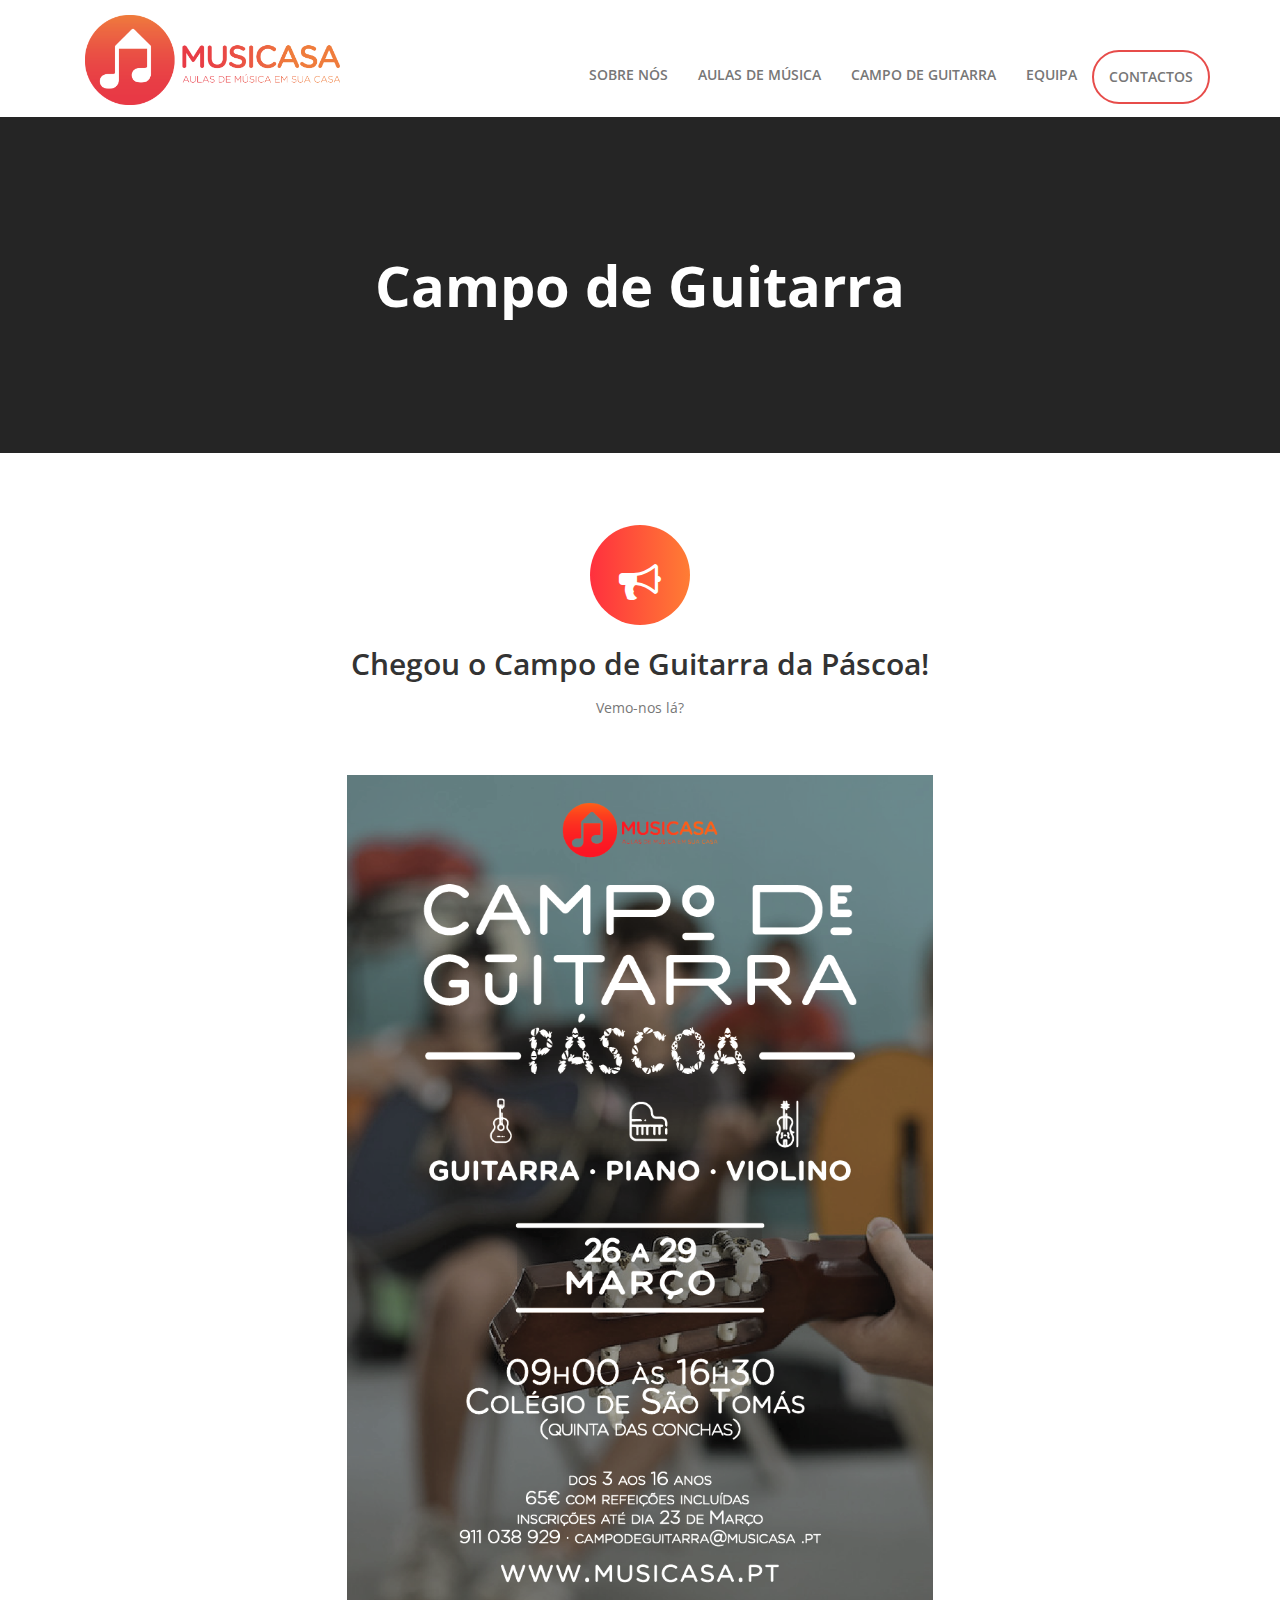
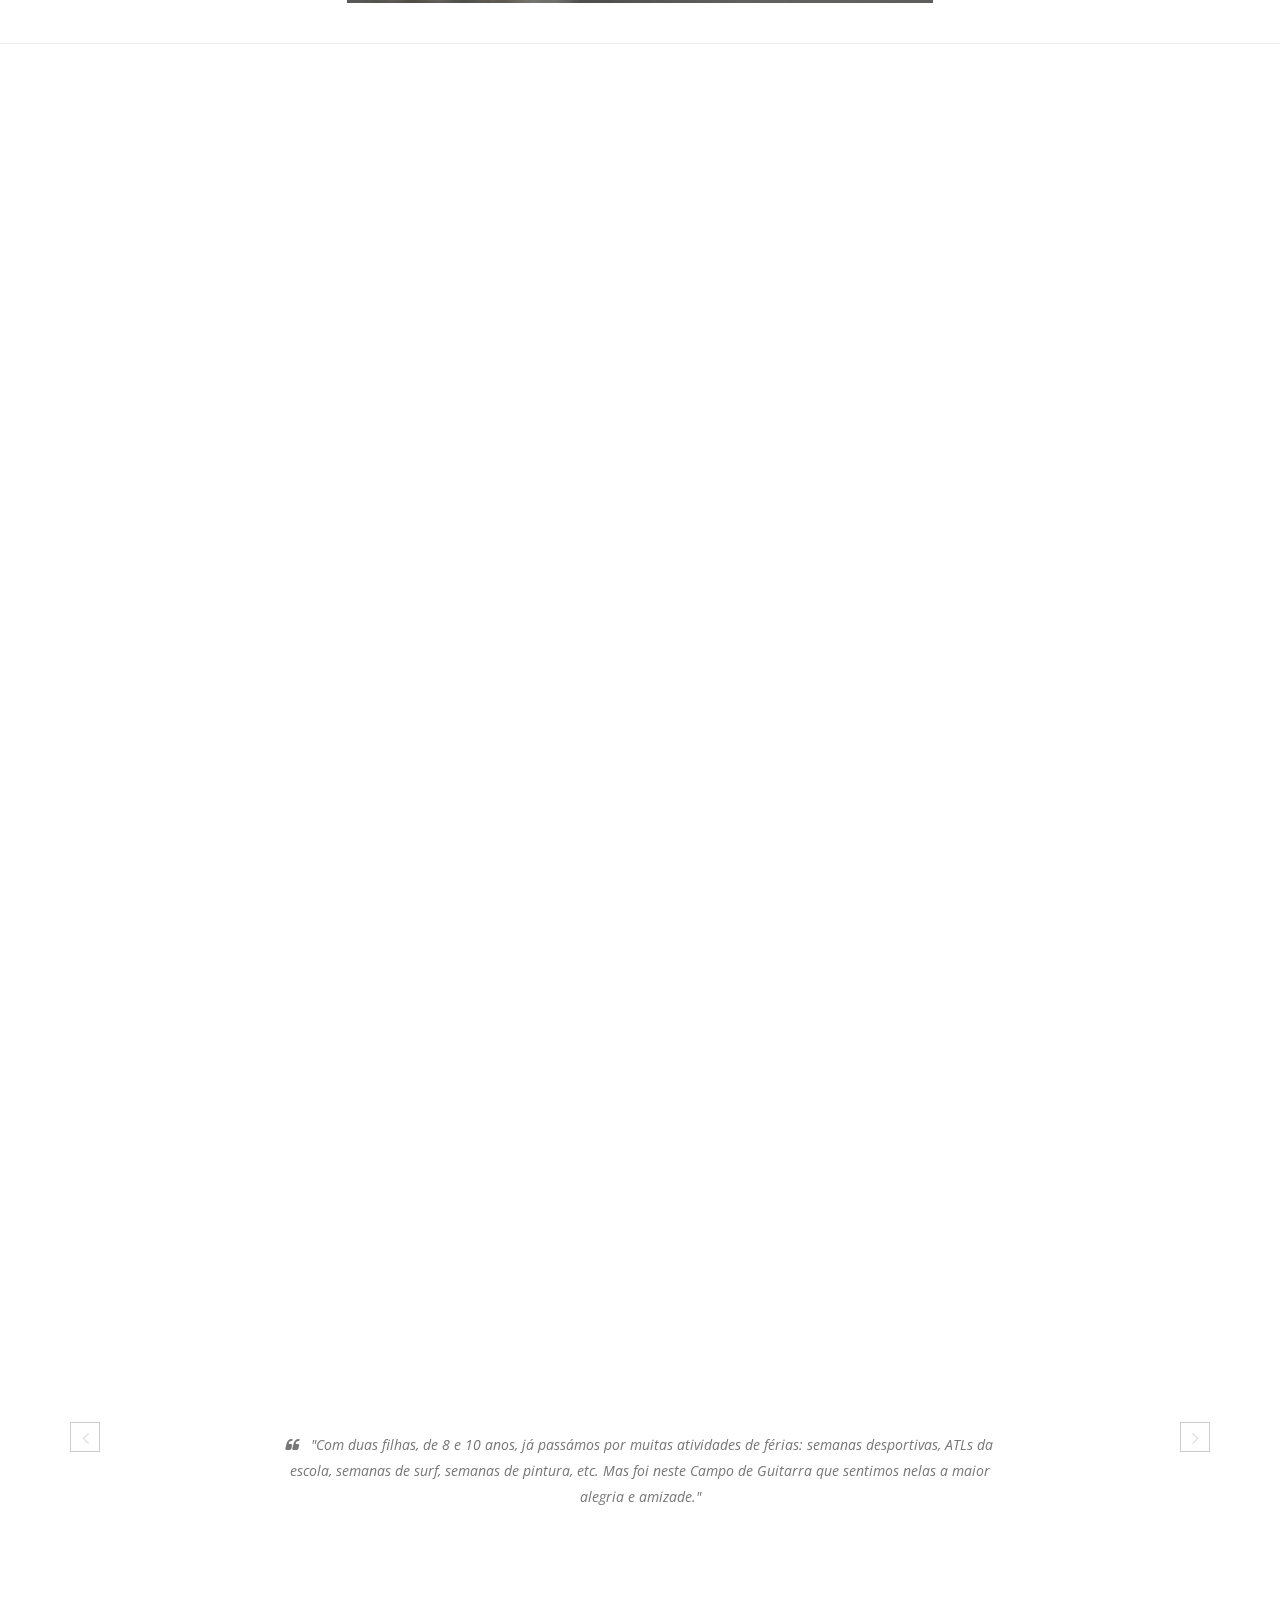
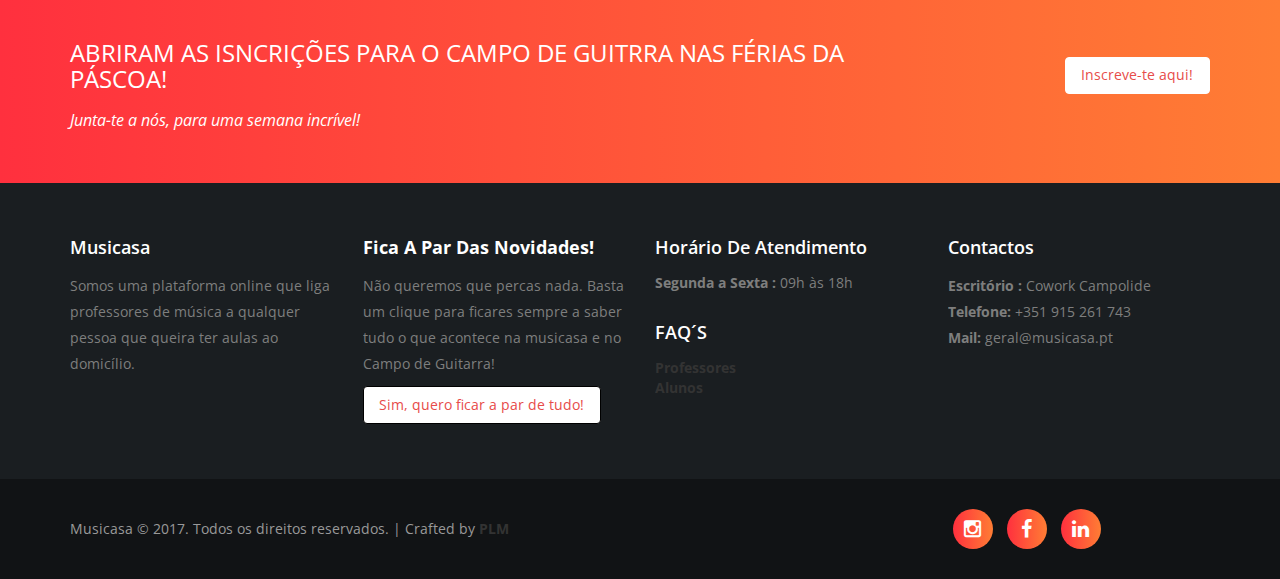
==== index.html @ ae142232 "A" ====
<!DOCTYPE html>
<html lang="en">
<head>
<meta charset="utf-8">
<meta http-equiv="X-UA-Compatible" content="IE=edge">
<meta name="viewport" content="width=device-width, initial-scale=1">


<meta name="author" content="PLM">


<meta name="Description" content="O Campo de Guitarra é a melhor opção para as férias de crianças e jovens que toquem, ou queiram aprender a tocar, um instrumento!">
<meta name="Keywords" content="Aulas de Música, Escola de Música, Aprender Música, Aprender Música em Casa, Escola de Música Lisboa, Aprender Bateria em Casa, Aprender a Tocar Bateria, Aulas de Bateria Lisboa, Aulas de Bateria em Casa, Aulas de Bateria para Iniciantes, Aulas Particulares de Bateria, Aprender a Tocar Guitarra em Casa, Aulas de Guitarra Clássica, Aulas de Guitarra Elétrica, Aulas de Guitarra em Casa, Aulas Particulares de Guitarra, Aulas de Piano em Casa, Aprender a Tocar Teclado, Aprender a Tocar Teclado em Casa, Aulas de Música em Casa, Aulas de Bateria, Aprender a Tocar Bateria em Casa, Aulas de Guitarra, Aprender Guitarra em Casa, Aprender a Tocar Guitarra, Aulas de Guitarra Lisboa, Aulas de Guitarra para Iniciantes, Aulas Particulares de Guitarra Elétrica, Aulas de Piano, Aprender Piano em Casa, Aprender a Tocar Piano, Aprender a Tocar Piano em Casa, Aulas de Piano Lisboa, Aulas de Piano para Iniciantes, Aulas Particulares de Piano, Aulas de Teclado,Aprender Teclado em Casa, Aulas de Teclado Lisboa, Aulas de Teclado em Casa, Aulas de Teclado para Iniciantes, Aulas Particulares de Teclado, Aulas de Canto,Aprender Canto em Casa, Aulas de Canto Lisboa, Aulas de Canto em Casa, Aulas de Canto para Iniciantes, Aulas Particulares de Canto, Aulas de Violino, Aprender Violino em Casa, Aulas de Violino Lisboa, Aulas de Violino em Casa, Aulas de Violino para Iniciantes, Aulas Particulares de Violino, Aulas de Baixo,Aprender Baixo em Casa, Aulas de Baixo Lisboa, Aulas de Baixo em Casa, Aulas de Baixo para Iniciantes, Aulas Particulares de Baixo">
<!-- Site Title   -->
<title>Campo de Guitarra</title>
<!-- Fav Icons   -->
<link rel="apple-touch-icon" sizes="180x180" href="/apple-touch-icon.png">
<link rel="icon" type="image/png" href="/favicon-32x32.png" sizes="32x32">
<link rel="icon" type="image/png" href="/favicon-16x16.png" sizes="16x16">
<link rel="manifest" href="/manifest.json">
<link rel="mask-icon" href="/safari-pinned-tab.svg" color="#5bbad5">
<!-- Bootstrap -->
<link href="css/bootstrap.min.css" rel="stylesheet">
<link href="css/bootstrap-dropdownhover.min.css" rel="stylesheet">
<!-- Fonts Awesome -->
<link href="css/font-awesome.min.css" rel="stylesheet">
<!-- Google Fonts -->
<link href='https://fonts.googleapis.com/css?family=Open+Sans:400,300,300italic,800italic,800,600italic,600,400italic,700,700italic' rel='stylesheet' type='text/css'>
<!-- animate Effect -->
<link href="css/animate.css" rel="stylesheet">
<!-- Main CSS -->
<link href="css/style.css" rel="stylesheet">
<!-- Responsive CSS -->
<link href="css/responsive.css" rel="stylesheet">
<!-- Skins Style-->
<link rel="stylesheet" type="text/css" href="css/skins/blue.css" title="blue" media="all" /> <!-- DEFAULT COLOR/ CURRENTLY USING -->
<!-- <link rel="stylesheet" type="text/css" href="css/skins/pink.css" title="pink" media="all" /> -->
<!-- <link rel="stylesheet" type="text/css" href="css/skins/purple.css" title="purple" media="all" /> -->
<!-- <link rel="stylesheet" type="text/css" href="css/skins/green.css" title="green" media="all" /> -->
<!-- <link rel="stylesheet" type="text/css" href="css/skins/red.css" title="red" media="all" /> -->
<!-- <link rel="stylesheet" type="text/css" href="css/skins/yellow.css" title="yellow" media="all" /> -->
<!-- <link rel="stylesheet" type="text/css" href="css/skins/orange.css" title="orange" media="all" /> -->
<!-- <link rel="stylesheet" type="text/css" href="css/skins/grey.css" title="grey" media="all" /> -->

<!--[if lt IE 9]>
<script src="https://oss.maxcdn.com/html5shiv/3.7.2/html5shiv.min.js"></script>
<script src="https://oss.maxcdn.com/respond/1.4.2/respond.min.js"></script>
<![endif]-->
    <!-- Start of Async Drift Code -->
<script>
!function() {
  var t;
  if (t = window.driftt = window.drift = window.driftt || [], !t.init) return t.invoked ? void (window.console && console.error && console.error("Drift snippet included twice.")) : (t.invoked = !0, 
  t.methods = [ "identify", "config", "track", "reset", "debug", "show", "ping", "page", "hide", "off", "on" ], 
  t.factory = function(e) {
    return function() {
      var n;
      return n = Array.prototype.slice.call(arguments), n.unshift(e), t.push(n), t;
    };
  }, t.methods.forEach(function(e) {
    t[e] = t.factory(e);
  }), t.load = function(t) {
    var e, n, o, i;
    e = 3e5, i = Math.ceil(new Date() / e) * e, o = document.createElement("script"), 
    o.type = "text/javascript", o.async = !0, o.crossorigin = "anonymous", o.src = "https://js.driftt.com/include/" + i + "/" + t + ".js", 
    n = document.getElementsByTagName("script")[0], n.parentNode.insertBefore(o, n);
  });
}();
drift.SNIPPET_VERSION = '0.3.1';
drift.load('fkuixnm39zk3');
</script>
<!-- End of Async Drift Code -->
</head>
<body>
<header id="header" class="head">
  
  <nav class="navbar navbar-default navbar-1 ">
    <div class="container">
      <div class="navbar-header">
        <button type="button" class="navbar-toggle" data-toggle="collapse" data-target=".navbar-collapse"> 
          <span class="sr-only">Toggle navigation</span> 
          <span class="icon-bar"></span> 
          <span class="icon-bar"></span> 
          <span class="icon-bar"></span> 
        </button>
        <a class="navbar-brand" href="index.html">
          <img src="images/logo%20header.png" alt="logo">
        </a>  
      </div>
      <div class="collapse navbar-collapse" id="bs-example-navbar-collapse-1" data-hover="dropdown" data-animations="fadeIn">
        <ul class="nav navbar-nav navbar-right ">
          
          <li><a href="sobre-n%C3%B3s.html">Sobre Nós </a></li>
          <li><a href="aulas-de-m%C3%BAsica.html">Aulas de Música </a></li>
                <li><a href="campo-de-guitarra.html">Campo de Guitarra</a></li>
             <!-- <li class="dropdown"> <a href="#" class="dropdown-toggle" data-toggle="dropdown" role="button" aria-expanded="false">Academias musicasa<span class="caret"></span></a>
            <ul class="dropdown-menu" role="menu">
                <li><a href="o-que-e.html">O QUE é?</a></li>
              <li><a href="maria-ulrich.html">Fundação Maria uLRICH</a></li>
              <li><a href="alegres-maceira.html">Alegres de Maceira</a></li>
              
            </ul>
          </li>-->
            
            
             <li><a href="equipa.html">Equipa</a></li>
         
            
              <!--<li><a href="galeria.html">Galeria</a></li> -->

          <li><a class= "botao" href="contactos.html">Contactos</a></li>
        </ul>
      </div>
      <!--/.nav-collapse --> 
    </div>
  </nav>
</header>
    

    
<section id="section77" class="section-margine section-77-background">
   
 
        
    <h20><center>Campo de Guitarra</center></h20>
    
   
    
</section>
    
    
    <section id="section18" class="section-margine">
 
    
        <div class="textcont">
                        <div class="section-1-box wow ">
         <div class="section-1-box-icon-background"><i class="fa fa-bullhorn fa-3x"></i></div>
            <div class="section-1-box wow ">
          <h2 class="text-center">Chegou o Campo de Guitarra da Páscoa!</h2>
                
                <p></p>
                
          

 <!-- <p>Com a chegada do frio, lançamos um Campo de Guitarra para te aquecer durante esta semana.
      
                </p>-->
          
                
                <p>

Vemo-nos lá?
 </p>
                
                
               
                
                
        
        </div>
         
       
  </div>
       </div>
</section>
    
   
    <br>
    <br>
   <center> <img src="images/Cartaz.png" alt="Campo de Guitarra Verão" style="max-height:828px;"  > </center> 
    
  
    <br> 
    
    <hr>
    
    
       <section id="section18" class="section-margine">
  <div class="container">
  <div class="section18">
    <div class="row">
     
    
     
        
        <div class="textcont">
                        <div class="section-1-box wow ">
          <div class="section-1-box-icon-background"><i class="fa fa-home fa-3x"></i></div>
            <div class="section-1-box wow ">
          <h2 class="text-center">O que é?</h2>
                
                
                
       
                
               
         <input type="checkbox" class="read-more-state" id="post-2" />
                                    
                                    <p class="read-more-wrap"> O Campo de Guitarra é um campo de férias diferente. Jogos e atividades já não são novidade. E que tal se, a isso, juntássemos Música? Foi o que fizemos. Juntámos diversão e aprendizagem, numa semana inesquecível, cheia de ritmo, boa disposição e novas amizades.<span class="read-more-target"> 
 Este Campo está feito tanto para crianças e jovens que já sabem tocar, bem ou menos bem, como para aqueles que nunca pegaram numa guitarra, num violino ou num piano, mas gostavam de aprender.
                
                Contando com uma equipa dinâmica de professores e animadores, pautamo-nos pela excelência e qualidade de um serviço didático, divertido e inovador.</span></p>
                                    
                                      <label for="post-2" class="read-more-trigger"></label>
        </div>
         
            </div>
       
      </div> 
        
         </div>  
  </div>
       </div>
</section>
    <section id="section18" class="section-margine">
  <div class="container">
  <div class="section18">
    <div class="row">
     
    
     
        
        <div class="textcont">
            <div class="section-1-box wow ">
          <div class="section-1-box-icon-background"><i class="fa fa-clock-o fa-3x"></i></div>
          <h2 class="text-center">História</h2>
       
             <input type="checkbox" class="read-more-state" id="post-1" />
                                    
                                    <p class="read-more-wrap"> Em 2011 nasceu o Campo de Guitarra, o primeiro (e único) campo de férias exclusivamente destinado a alunos que tocassem, ou quisessem aprender, guitarra. Com um pequeno grupo na primeira edição, já se faziam ouvir os primeiros acordes de guitarra pelas salas do Colégio São Tomás.<span class="read-more-target"> 
As expectativas foram superadas e, em 2012, voltámos com uma segunda edição cheia de novidades, uma equipa maior e mais do dobro dos alunos inscritos. Em 2013 voltámos à carga, sempre a melhorar, até que em 2014 abrimos inscrições para Piano e Violino, além de Guitarra. Foi um sucesso e repetimos em 2015, com uma equipa quase 10 vezes maior do que no primeiro ano.
                
                Nesse mesmo ano, para além da edição de verão do Campo de Guitarra, fizemos uma edição de Natal e outra de Páscoa. Férias já era sinónimo de Campo de Guitarra e ninguém queria perder esta semana tão divertida! Desde então já tivemos mais de <b>15 edições</b> e já passaram por nós quase <b>1500 alunos</b> </span></p>
                                    
                                      <label for="post-1" class="read-more-trigger"></label>
           
        </div>
         
       
      </div> 
      </div>
      </div>
    </div>
        </section>
           <section id="section18" class="section-margine">
  <div class="container">
  <div class="section18">
    <div class="row">
     
    
     
        
        <div class="textcont">
                        <div class="section-1-box wow ">
          <div class="section-1-box-icon-background"><i class="fa fa-anchor fa-3x"></i></div>
            <div class="section-1-box wow ">
          <h2 class="text-center">Quando e onde?</h2>
                
                <p></p>
                
          

  <p>Fazemos os Campos de Guitarra nos intervalos escolares: Natal, Páscoa e Verão!
 </p>
                
                
                <p>De momento, estamos no Colégio de São Tomás (Lisboa) e o Colégio de São josé do Ramalhão (Sintra). Mas fica atento, estão a chegar novidades...</p>
                
                
                
        
        </div>
         
            </div>
       
      </div> 
        
         </div>  
  </div>
       </div>
</section>
     <section id="section1" class="section-margine">
  <div class="container">
    <div class="row">
      <div class="col-md-3 col-lg-3 ">
          
        <div class="section-1-box wow bounceIn">
          <div class="section-1-box-icon-background"><i class="fa fa-music fa-2x"></i></div>
          <h4 class="text-center">Música</h4>
          <p class="text-center">Aliamos a música a esta semana de campo de férias. Escolhe o teu instrumento e descobre o músico que há em ti!</p>
        </div>
      </div>
      <div class="col-md-3 col-lg-3">
        <div class="section-1-box wow bounceIn" data-wow-delay=".1s">
          <div class="section-1-box-icon-background"><i class="fa fa-thumbs-up fa-2x"></i></div>
          <h4 class="text-center">Diversão</h4>
          <p class="text-center">Uma semana cheia de jogos e atividades, que vão tornar estes dias inesquecíveis!</p>
        </div>
      </div>
      <div class="col-md-3 col-lg-3">
        <div class="section-1-box wow bounceIn" data-wow-delay=".2s">
          <div class="section-1-box-icon-background"><i class="fa fa-sun-o fa-2x"></i></div>
          <h4 class="text-center">Férias</h4>
            <p class="text-center">A melhor maneira de passares uma semana das tuas férias. Vais ver que vais querer repetir!</p>
        </div>
      </div>
      <div class="col-md-3 col-lg-3">
        <div class="section-1-box wow bounceIn" data-wow-delay=".3s">
          <div class="section-1-box-icon-background"><i class="fa fa-futbol-o fa-2x"></i></div>
            <h4 class="text-center">Amizades</h4>
          <p class="text-center">Uma oportunidade única para fazer novos amigos, que têm, como tu, a paixão pela música!</p>
        </div>
      </div>
    </div>
  </div>
</section>
  
   
    
    
 
    
    
   <!-- <section id="section-12">
  <div class="container">
    <div class="row">
      <div class="col-md-12 col-md-12">
       
        <div class="portfolioContainer">
          <div class="col-lg-4 col-md-6 col-sm-12 col-xs-12 objects text-center"> <a ><img src="images/Datas%20Campo-01.png"  class="img-responsive" alt="image"></a> </div>
          <div class="col-lg-4 col-md-6 col-sm-12 col-xs-12 objects text-center"> <a class=""><img src="images/Datas%20Campo-03.png"  class="img-responsive" alt="image"></a> </div>
             <div class="col-lg-4 col-md-6 col-sm-12 col-xs-12 objects text-center"> <a class=""><img src="images/Datas%20Campo-04.png"  class="img-responsive" alt="image"></a> </div>
              <div class="col-lg-4 col-md-6 col-sm-12 col-xs-12 objects text-center"> <a ><img src="images/Datas%20Campo-05.png"  class="img-responsive" alt="image"></a> </div>
             <div class="col-lg-4 col-md-6 col-sm-12 col-xs-12 objects text-center"> <a class=""><img src="images/Datas%20Campo-02.png"  class="img-responsive" alt="image"></a> </div>
               <div class="col-lg-4 col-md-6 col-sm-12 col-xs-12 objects text-center"> <a href="https://musicasa.typeform.com/to/lOYeud" target="_blank"><img src="images/inscreve-te%20aqui-06.png"  class="img-responsive" alt="image"></a> </div>
            
          
        </div>
      </div>
    </div>
      

  </div>
</section>-->
    
    
  
<section id="section8" > <!-- class="section-margine" para dar margem em cima -->
  <div class="container">
    <div class="row">
      <div class="col-md-12 col-md-12" data-wow-delay="0.2s">
        <div class="carousel slide" data-ride="carousel" id="quote-carousel"> 
          <!-- Carousel Slides / Quotes -->
          <div class="carousel-inner text-center"> 
            <!-- Quote 1 -->
            <div class="item active">
              <blockquote>
                <div class="row">
                  <div class="col-md-8 col-sm-8 col-sm-offset-2">
                    <p>"Com duas filhas, de 8 e 10 anos, já passámos por muitas atividades de férias: semanas desportivas, ATLs da escola, semanas de surf, semanas de pintura, etc. Mas foi neste Campo de Guitarra que sentimos nelas a maior alegria e amizade."</p>
                    
                  </div>
                </div>
              </blockquote>
            </div>
            <!-- Quote 2 -->
            <div class="item">
              <blockquote>
                <div class="row">
                  <div class="col-md-8 col-sm-8 col-sm-offset-2">
                    <p>"O António chegou a casa totalmente radiante! Muito obrigado por tanta felicidade que dão aos nossos filhos! Foi uma experiência fantástica! Bem haja a todos os animadores que têm tornado estes dias tão especiais."</p>
                    
                  </div>
                </div>
              </blockquote>
            </div>
            <!-- Quote 3 -->
            <div class="item">
              <blockquote>
                <div class="row">
                  <div class="col-md-8 col-sm-8 col-sm-offset-2">
                      <p>“Felicito-vos pela excelente organização do Campo de Guitarra! O Salvador chegou diariamente a casa muito feliz! Parabéns por ousarem fazê-lo de forma diferente!”</p>
                    
                    </div> 
                </div>
              </blockquote>
            </div>
          </div>
          <!-- Carousel Buttons Next/Prev --> 
          <a data-slide="prev" href="#quote-carousel" class="left carousel-control"><i class="fa fa-angle-left"></i></a> <a data-slide="next" href="#quote-carousel" class="right carousel-control"><i class="fa fa-angle-right"></i></a> </div>
      </div>
    </div>
  </div>
</section>
    
  
    
    <section id="section10" class="section-10-background section-margine">
  <div class="container">
    <div class="row">
      <div class="col-md-9 col-lg-9">
        <div class="section-10-box-text-cont">
          <h3>Abriram as isncrições para o Campo de Guitrra nas Férias da Páscoa!</h3>
          <p>Junta-te a nós, para uma semana incrível!</p>
        </div>
      </div>
      <div class="col-md-3 col-lg-3">
        <div class="section-10-btn-cont"><a href="http://bit.ly/CampodeGuitarraPascoa2018" target="_blank" class="btn btn-seconday">Inscreve-te aqui!</a></div>
      </div>
    </div>
  </div>
</section>
    
<section id="footer-top" class="footer-top">
  <div class="container">
    <div class="row">
      <div class="col-md-3 col-lg-3">
        <div class="footer-top-box">
          <h4>Musicasa</h4>
            <p>Somos uma plataforma online que liga professores de música a qualquer pessoa que queira ter aulas ao domicílio. </p>
        </div>
        
      </div>
      <div class="col-md-3 col-lg-3">
       <div class="footer-top-box">
          <h4 > <a style="color:white;" > <B>Fica a par das novidades!</B></a> </h4>
          <p>Não queremos que percas nada. Basta um clique para ficares sempre a saber tudo o que acontece na musicasa e no Campo de Guitarra! </p>
            <div class=""><a href="http://eepurl.com/cE-Hf9" target="_blank" class="btn btn-seconday1" style="border-color: #000000;">Sim, quero ficar a par de tudo!</a> </div> 
        </div>
      </div>
      <div class="col-md-3 col-lg-3"> 
       <div class="footer-top-box">
          <h4>Horário de Atendimento</h4>
          <b>Segunda a Sexta :</b> 09h às 18h<br/>
          
        </div>
          <div class="footer-top-box">
          <h4>FAQ´s</h4>
          <a  href="faq-professores.html" > <b>Professores</b></a> <br/>
            <a  href="faq-alunos.html" > <b>Alunos</b></a> <br/>
             
          
        </div>
          
          
      </div>
        
      <div class="col-md-3 col-lg-3">
        <div class="footer-top-box">
          <h4>Contactos</h4>
          <p><b>Escritório : </b> Cowork Campolide<br/>
            <b>Telefone: </b> +351 915 261 743<br/>
            <b>Mail: </b> geral@musicasa.pt </p>
        </div>
       
      </div>
    </div>
  </div>
</section>
<section id="footer-bottom" class="footer-bottom">
  <div class="container">
    <div class="row">
      <div class="col-md-9 col-lg-9">
        <div class="copyright">Musicasa &copy; 2017. Todos os direitos reservados. | Crafted by <a href="http://www.about.me/plm" target="_blank"> <B>PLM</B></a>  </div>
      </div>
      <div class="col-lg-3">
        <ul class="list-inline social-buttons">
          <li><a href="http://www.instagram.com/musicasa.pt" target="_blank"><i class="fa fa-instagram"></i></a></li>
          <li><a href="http://www.facebook.com/musicasapt" target="_blank"><i class="fa fa-facebook"></i></a></li>
          <li><a href="https://www.linkedin.com/company/musicasa.pt" target="_blank"><i class="fa fa-linkedin" ></i></a></li>
        </ul>
      </div>
    </div>
  </div>
</section>

<!-- JS Files -->
<script src="js/jquery.min.js"></script> 
<script src="js/bootstrap.min.js"></script>
<script src="js/jquery.plugin.min.js"></script>
<script src="js/jquery.isotope.min.js"></script> 
<script src="js/jquery.magnific-popup.min.js"></script> 
<script src="js/bootstrap-dropdownhover.min.js"></script>
<script src="js/wow.min.js"></script> 
<script src="js/waypoints.min.js"></script> 
<script src="js/jquery.counterup.min.js"></script> 
<script src="js/main.js"></script>
    <script>
  (function(i,s,o,g,r,a,m){i['GoogleAnalyticsObject']=r;i[r]=i[r]||function(){
  (i[r].q=i[r].q||[]).push(arguments)},i[r].l=1*new Date();a=s.createElement(o),
  m=s.getElementsByTagName(o)[0];a.async=1;a.src=g;m.parentNode.insertBefore(a,m)
  })(window,document,'script','https://www.google-analytics.com/analytics.js','ga');

  ga('create', 'UA-83695160-1', 'auto');
  ga('send', 'pageview');

</script>

</body>
</html>
---- css/style.css ----
/* --------------------------------------
=========================================
Pixel | Agency - Responsive Mutipurpose HTML5 Template
Version: 1.1 (Release)
Designed By: rkwebdesigns
=========================================
Table Of Contents
01) Common Style
02)TOP HEADER
03)Logo
04)Navbar
05)Banner
06)Section 1
07)Section 2
08)Section 3
09)Section 4
10)Section 5
11)Section 6
12)Section 7
13)Section 8
14)Section 9
15)Section 10
16)Footer top
17)Footer Bottom
18)Section 11
19)Section 12
20)Section 13
21)Section 14
22)Section 15
23)Inner Title bar
24)Section 16
25)Section 17
26)Section 18
27)Section 19
28)Section 20
29)Section 21

*/
/************************************
 01)Common CSS 
*************************************/

.btn-seconday1 {
    color: #E74C4A;
    background-color: #fff;
    border-color: #fff;
    margin-top: 3.5%;
}
.btn-seconday1:hover {
    color: #fff;
    background-color: #E74C4A;
    border-color: #E74C4A;

}

.btn-seconday2 {
    color: #fff;
    background-color: #E74C4A;
    border-color: #E74C4A;
    margin-top: 3.5%;
}
.btn-seconday2:hover {
    color: #E74C4A;
    background-color: #fff;
    border-color: #fff;

}

.botao{
    padding: 10px 20px;
    border-radius: 100px;
    border-color: #E74C4A;
    margin-right: 0;
  
    border-style: solid;
    border-width: 2px;  
}



.alignleft {
    float: left;
    margin-right: 15px;
}
.alignright {
    float: right;
    margin-left: 15px;
}
.aligncenter {
    display: block;
    margin: 0 auto 15px;
}

img {
    max-width: 100%;
    height: auto;
}
h1,
h2,
h3,
h4,
h5,
h6 {
    margin: 0 0 15px;
	font-weight:600;
}
 
/*****

h20 = texto dos banners de cada página

********/


h20 {
   text-align: center;
    font-size: 400%;
    color: white;
    font-weight: bold;
    
}
html,
body { height: 100%; width: 100%;}
body {
font-family: 'Open Sans', sans-serif;
}
a {
    -moz-transition: 0.3s;
    -o-transition: 0.3s;
    -webkit-transition: 0.3s;
    transition: 0.3s;
    color: #333;
}
a:hover { text-decoration: none;}
a:focus { outline: 0 solid }
/* Remove Chrome Input Field's Unwanted Yellow Background Color */
input:-webkit-autofill, input:-webkit-autofill:hover, input:-webkit-autofill:focus {
    -webkit-box-shadow: 0 0 0px 1000px white inset !important;
}

.btn{padding:3% 6%;}
.btn-primary {
    color: #fff;
    background-color: #E74C4A ;
    border-color: #E74C4A;
    opacity: 0.75;
}
.btn-primary:hover {
    color: #fff;
    background-color: #E74C4A;
    border-color: #E74C4A;
}
.btn-seconday {
    color: #E74C4A;
    background-color: #fff;
    border-color: #fff;
}
.btn-seconday:hover {
    color: #E74C4A;
    background-color: #efeded;
    border-color: #efeded;
}
.nopadding{padding-left:0px; padding-right:0px;}

.read-more{color:#E74C4A; font-size:14px; font-weight:600;}
.read-more:hover{text-decoration:underline; color:#E74C4A;}
p{line-height:26px;}

.section-margine{margin:70px 0 0 0;}

/************************************
02)TOP HEADER
*************************************/
 .top-header{
   border-bottom:1px solid #f9f9f9;
   position: relative;
   overflow: hidden;
 }

/************************************
03)Logo
*************************************/
.navbar-brand {
    float: left;
    width: 25%;
    
}

/************************************
04)Navbar 1
*************************************/
.navbar{
	margin-bottom:0px; 
}
.header-shade{
	-webkit-box-shadow: 0px 0px 10px #333;
	-moz-box-shadow:    0px 0px 10px #333;
	box-shadow:         0px 0px 10px #333;
	z-index:999;
	}	
.navbar-fixed-top{
	-webkit-box-shadow: 0px 0px 10px #333;
	-moz-box-shadow:    0px 0px 10px #333;
	box-shadow:         0px 0px 10px #333;
	z-index:999;
	margin-top:0px !important;
	padding:20px 0px !important;
	background:#fff !important;
	position:absolute!important;
	}
.navbar-fixed-top .navbar-nav>li>a{
	color:#777 !important;
	font-weight:600 !important;
	background:transparent !important;
	text-transform:uppercase !important;
}	
.navbar-1 .navbar-right .dropdown-menu{
    left: 0!important;
}
.dropdown-menu .divider{margin:0px;}
.dropdown-menu>li>a{
	text-transform:uppercase;
	font-size:12px;
	font-weight:700;
	color:#777;
	background: #fff;
	padding:10px;
}
.dropdown-menu> li >a:hover{
	color: #fff !important;
    background-color: #E74C4A;
}

.navbar-1{
	background:#fff;
	border:none;
	padding:1%;
    padding-top: 0%;
	text-transform:uppercase;
	font-weight:600;
	margin-bottom:0%;
	}



.navbar-1 .navbar-nav>li>a:ative{
    
    
	
}



.navbar-1 .navbar-nav>li>a:hover,
.navbar-1 .navbar-nav>li>a:active{ 
	
   

}
.navbar-1 .navbar-nav>.open>a, 
.navbar-1 .navbar-nav>.open>a:focus, 
.navbar-1 .navbar-nav>.open>a:hover {
    color:#ff303e;
    background-color: #fff;
}
.navbar-1 .navbar-nav>li>.dropdown-menu{
    margin-top:25px;
}


/************************************
05)Banner
*************************************/	
.carousel{
	position: relative;
    width: 100%;
    min-height: 100%;
    max-height: 100%;
    text-align: center;
    color: #fff;
    -webkit-background-size: cover;
    -moz-background-size: cover;
    background-size: cover;
    -o-background-size: cover;
	}

.carousel-caption {
	padding-top: 10px;
	}

.carousel-inner>.item>img{background-size:cover; margin:0; width:100%; min-height: 300px;}

/************************************
06)Section 1
*************************************/
.section-1-box{padding:2px 0px; text-align:center;}
.section-1-box-icon-background {background:linear-gradient(to left , #ff7d34, #ff303e); height:100px; width:100px; border-radius:50%; margin:0 auto 20px auto;}
.section-1-box-icon-background i{margin-top:37px; color:#fff; }
.section-1-box h4{text-transform:uppercase; color:#555555; font-size:18px; margin:0 0 10px 0;}
.section-1-box p{color:#777; font-size:14px;}

/************************************
07)Section 2
*************************************/
.section-2-box-left{border-right:1px solid #E74C4A;}
.section-2-box-left h4{ font-size:18px; color:#999; text-align:right !important; margin:0 15px 15px 0;}
.section-2-box-left h2{ font-size:30px; color:#555; text-align:right !important; margin:0 15px 30px 0;}
.section-2-box-right p{color:#777;}

/************************************
08)Section 3
*************************************/
.section3-background{ background: url(../images/p1.png) ;width: 100%;}
.section-3-box{padding:40px 0; text-align:center;}
.section-3-box figure{color:#fff; margin: 10px 0;} 
.section-3-box h3{ font-size:30px; color:#fff;}
.section-3-box h4{ font-size:15px; color:#999; margin-bottom:0px;}

/************************************
08)Banner Campo
*************************************/
.bannercampo-background{ background: url(../images/bannercampo.png) no-repeat center}


/************************************
09)Section 4
*************************************/
.section-4-box{padding:20px 0px; overflow:hidden;}
.section-4-box-icon-cont{float:left; width:30px; margin:0 23px 53px 0;}
.section-4-box-icon-cont i{ color:#E74C4A;}
.section-4-box-text-cont{margin:0 0 0 15px;}
.section-4-box-text-cont h5{text-transform:uppercase; color:#555555; font-size:16px; margin:0 0 10px 0;}
.section-4-box-text-cont p{color:#777; font-size:14px;}

/************************************
10)Section 5
*************************************/

/****************************
aulas de música
*****************************/

.section-5-background{ 
	background:url(../images/aulasdemusica.JPG) no-repeat ;
	background-color:#252525; 
	background-position:center; 
	padding:10%; 
	background-size: cover;
	-webkit-background-size: cover;
    -moz-background-size: cover;
    -o-background-size: cover;
    margin-top: 0px;
}
.section-5-box-text-cont{text-align:center;}
.section-5-box-text-cont h2{color:#fff; margin:40px 0 15px 0;}
.section-5-box-text-cont p{color:#fff; margin:0 0 40px 0;}


/****************************
FAQS ALUNOS
*****************************/

.section-00-background{ 
	background:url(../images/aulasdemusica.JPG) no-repeat ;
	background-color:#252525; 
	background-position:center; 
	padding:10%; 
	background-size: cover;
	-webkit-background-size: cover;
    -moz-background-size: cover;
    -o-background-size: cover;
    margin-top: 0px;
}

/****************************
404
*****************************/

.section-11-background{ 
	background:url(../images/ups.JPG) no-repeat ;
	background-color:#252525; 
	background-position:center; 
	padding:10%; 
	background-size: cover;
	-webkit-background-size: cover;
    -moz-background-size: cover;
    -o-background-size: cover;
    margin-top: 0px;
}
/****************************
Thanks Email
*****************************/

.section-22-background{ 
	background:url(../images/fixe.JPG) no-repeat ;
	background-color:#252525; 
	background-position:center; 
	padding:10%; 
	background-size: cover;
	-webkit-background-size: cover;
    -moz-background-size: cover;
    -o-background-size: cover;
    margin-top: 0px;
}

/****************************
Thanks
*****************************/

.section-33-background{ 
	background:url(../images/fixe.JPG) no-repeat ;
	background-color:#252525; 
	background-position:center; 
	padding:10%; 
	background-size: cover;
	-webkit-background-size: cover;
    -moz-background-size: cover;
    -o-background-size: cover;
    margin-top: 0px;
}
/****************************
FAQS Professores
*****************************/

.section-44-background{ 
	background:url(../images/aulasdemusica.JPG) no-repeat;
	background-color:#252525; 
	background-position:center; 
	padding:10%; 
	background-size: cover;
	-webkit-background-size: cover;
    -moz-background-size: cover;
    -o-background-size: cover;
    margin-top: 0px;
}
/****************************
SOBRE NÓS
*****************************/

.section-55-background{ 
	background:url(../images/sobrenos.JPG) no-repeat;
	background-color:#252525; 
	background-position:center; 
	padding:10%; 
	background-size: cover;
	-webkit-background-size: cover;
    -moz-background-size: cover;
    -o-background-size: cover;
    margin-top: 0px;
}

/****************************
Contactos
*****************************/

.section-66-background{ 
	background:url(../images/contactos.JPG) no-repeat  bottom;
	background-color:#252525; 
	background-position:center; 
	padding:10%; 
	background-size: cover;
	-webkit-background-size: cover;
    -moz-background-size: cover;
    -o-background-size: cover;
    margin-top: 0px;
}

/****************************
Campo de Guitarra
*****************************/

.section-77-background{ 
	background:url(../images/campodeguitarra.JPG) no-repeat  bottom;
	background-color:#252525; 
	background-position:center; 
	padding:10%; 
	background-size: cover;
	-webkit-background-size: cover;
    -moz-background-size: cover;
    -o-background-size: cover;
    margin-top: 0px;
    
}



/****************************
Galeria
*****************************/

.section-88-background{ 
	background:url(../images/rita.JPG) no-repeat ;
	background-color:#252525; 
	background-position:center; 
	padding:10%; 
	background-size: cover;
	-webkit-background-size: cover;
    -moz-background-size: cover;
    -o-background-size: cover;
    margin-top: 0px;
}

/****************************
Equipa
*****************************/

.section-99-background{ 
	background:url(../images/professores.JPG) no-repeat  bottom;
	background-color:#252525; 
	background-position:center; 
	padding:10%; 
	background-size: cover;
	-webkit-background-size: cover;
    -moz-background-size: cover;
    -o-background-size: cover;
    margin-top: 0px;
    filter: drop-shadow(10%);
}

/****************************
O QUE É?
*****************************/

.section-100-background{ 
	background:url(../images/academia.JPG) no-repeat  bottom;
	background-color:#252525; 
	background-position:center; 
	padding:10%; 
	background-size: cover;
	-webkit-background-size: cover;
    -moz-background-size: cover;
    -o-background-size: cover;
    margin-top: 0px;
    filter: drop-shadow(10%);
}

/****************************
MACEIRA
*****************************/

.section-110-background{ 
	background:url(../images/academia2.JPG) no-repeat  bottom;
	background-color:#252525; 
	background-position:center; 
	padding:10%; 
	background-size: cover;
	-webkit-background-size: cover;
    -moz-background-size: cover;
    -o-background-size: cover;
    margin-top: 0px;
    filter: drop-shadow(10%);
}

/****************************
ULRICH
*****************************/

.section-120-background{ 
	background:url(../images/academia3.JPG) no-repeat  bottom;
	background-color:#252525; 
	background-position:center; 
	padding:10%; 
	background-size: cover;
	-webkit-background-size: cover;
    -moz-background-size: cover;
    -o-background-size: cover;
    margin-top: 0px;
    filter: drop-shadow(10%);
}
/************************************
11)Section 6
*************************************/
.section-title{text-align:center; margin-bottom:50px;}
.section-title h2{ font-size:30px; color:#555555;}
.section-title h6{ font-size:14px; text-transform:uppercase; color:#555555; }
.section-6-box{margin-bottom:20px;}
.section-6-box h3{font-size:20px; color:#555555; margin-top:30px;}
.section-6-box p{font-size:14px; color:#777;}

/************************************
12)Section 7
*************************************/
.section-7-background{ 
	background-color:#252525; 
	background-position:center; 
	padding:100px 0 0 0; 
	background-size: cover;
	-webkit-background-size: cover;
    -moz-background-size: cover;
    -o-background-size: cover;
}
.section-7-box-text-cont{text-align:left;}
.section-7-box-text-cont h2{color:#fff;}
.section-7-box-text-cont p{color:#fff; margin:0 0 40px 0;}

/************************************
13)Section 8
*************************************/
#quote-carousel {
    padding: 0 10px 30px 10px;
    margin-top: 30px;
    position: :relative;
    /* Control buttons  */
    /* Previous button  */
    /* Next button  */
    /* Changes the position of the indicators */
    /* Changes the color of the indicators */
}
#quote-carousel .carousel-inner{ min-height:0px;}
#quote-carousel a.carousel-control {
    background: none;
    color: #CACACA;
    text-shadow: none;
    position: absolute;
}
#quote-carousel .carousel-control.left {
    border: 1px solid #999;
    bottom: 0;
    height: 30px;
    width: 30px;
}
#quote-carousel .carousel-control.right {
    border: 1px solid #999;
    bottom: 0;
    height: 30px;
    width: 30px;
}
#quote-carousel .carousel-control i{
    line-height: 30px;
    text-align: center;
}
#quote-carousel .carousel-indicators {
    right: 50%;
    top: auto;
    bottom: 0px;
    margin-right: -19px;
}
#quote-carousel .carousel-indicators li {
    width: 50px;
    height: 50px;
    margin: 5px;
    cursor: pointer;
    border-radius: 50px;
    opacity: 0.4;
    overflow: hidden;
    transition: all 0.4s;
}
#quote-carousel .carousel-indicators .active {
    background: #333333;
    width: 128px;
    height: 128px;
    border-radius: 100px;
    opacity: 1;
    overflow: hidden;
}
.carousel-inner {
    min-height: 300px;
    
}


.item blockquote {
    border-left: none;
    margin: 0;
}

.item blockquote p{
	font-size:14px; 
	color:#777;
	font-style:italic; 
}

.item blockquote img{
	margin:25px 0 0 0;
	}

.item blockquote p:before {
    content: "\f10d";
    font-family: 'Fontawesome';
    float: left;
    margin-right: 10px;
}


/************************************
14)Section 9
*************************************/
.section-9-background{background:linear-gradient(to left , #ff7d34, #ff303e);padding:2.5% 0px 0px 0px;}

/************************************
15)Section 10
*************************************/
.section-10-background{ background:linear-gradient(to left , #ff7d34, #ff303e);padding:40px 0px;margin-top: 50px;}
.section-10-box-text-cont h3{font-size:24px; color:#fff; text-transform:uppercase; font-weight:400;}
.section-10-box-text-cont p{ color:#fff; font-style:italic; margin:0 0 10px 0; font-size:16px;}
.section-10-btn-cont{text-align:right; margin: 17px 0 0 0;}

/************************************
16)Footer top
*************************************/
.footer-top{
	padding: 25px 0;
    background-color: #1a1e21;
    color:#7e7e7e;
	font-size:14px !important;
	}
	
.footer-top p{
		font-size:14px !important;
		margin-bottom:0px;
	}
.footer-top-box{
	margin:30px auto; 
	overflow:hidden;
	}
.footer-top h4{
	color:#fff; 
	text-transform:capitalize;
	}
	
.footer-top .input-holder {
    position: relative;
}

.footer-top .input-holder input[type="email"] {
    width: 100%;
    display: inline-block;
    border: 0;
    border-radius: 0;
    height: 39px;
    padding: 10px 20px;
}

.footer-top .input-holder label {
    position: absolute;
    top: 0;
    right: -4px;
    text-align: center;
    cursor: pointer;
}

.footer-top .input-holder label i {
    position: absolute;
    top: 9px;
    left: 8px;
    font-size: 20px;
    color: #fff;
}

.footer-top .input-holder input[type="submit"] {
    color: #fff;
    border: 0;
    border-radius: 0;
    font-size: 11px;
    font-weight: 700;
    text-transform: uppercase;
    padding: 20px;
    line-height: 0;
    text-indent: -999px;
}	
.footer-top .submit-bgcolor{background-color: #E74C4A;}

.footer-top ul{
	list-style-type:none; 
	padding-left:0px;
	}

.footer-top ul li{
	margin:0 0 10px 0px;
	}

.footer-top ul li a{
	color:#7e7e7e;
	}

.footer-top ul li a:hover{
	color:#fff;
	}

.tag a{
	margin:5px; 
	color:#7e7e7e; 
	padding:5px; 
	float:left; 
	border:1px solid #7e7e7e;
	} 		

.tag a:hover{
	color:#fff;
	border:1px solid #fff;
	}

/***************************************
17)Footer Bottom
****************************************/
.footer-bottom {
    font-size: 14px;
    padding: 20px 0;
    background-color: #111315;
    color: #7e7e7e;
}

.footer-bottom ul.social-buttons{list-style-type:none; margin:10px auto; padding:0px;}
.footer-bottom ul.social-buttons li a {
    display: block;
    background-color: #E74C4A;
    height: 40px;
    width: 40px;
    border-radius: 100%;
    font-size: 20px;
    line-height: 40px;
    color: white;
    outline: none;
    -webkit-transition: all 0.3s;
    -moz-transition: all 0.3s;
    transition: all 0.3s;
	text-align:center;
}

.footer-bottom ul.social-buttons li a:hover {
    background-color:#E74C4A;
}
.footer-bottom .copyright{color:#999; margin:20px 0 20px 0;}


/************************************
18)Section 11
*************************************/
.section-11-box{padding:20px 0px; text-align:center;}
.section-11-box-icon-background{background:#E74C4A; height:80px; width:80px; border-radius:5%; margin:0 auto 20px auto;}
.section-11-box-icon-background i{margin-top:28px; color:#fff;}
.section-11-box h4{text-transform:uppercase; color:#555555; font-size:18px; margin:0 0 10px 0;}
.section-11-box p{color:#777; font-size:14px;}

/************************************
19)Section 12
*************************************/
#section-12{
padding:25px 0px;
	margin:50px auto 50px auto;
}

.portfolioFilter{
	margin: 0px 0px 10px 0px;
    overflow: hidden;
    padding: 15px 10px;
	color: #45bbff;
	}

#section-12 p{
	margin-bottom:100px;
	}

.portfolioFilter a {
	color: #E74C4A;
	text-decoration: none;
	margin: 15px 5px 15px 5px;
	padding: 10px 15px;
	display: inline-block;
}

.portfolioFilter a.current {
	color: #E74C4A;
	font-weight:700;
}

.portfolioContainer a img {
	margin:15px auto;
	width:100%;
	height:100%;
}
.portfolioContainer1 a img {
	/*margin:15px auto;*/
	margin:0px auto;
	width:100%;
	height:100%;
}

.isotope-item {
	z-index: 2;
}

.isotope-hidden.isotope-item {
	pointer-events: none;
	z-index: 1;
}

.isotope, .isotope .isotope-item {
	/* change duration value to whatever you like */
    -webkit-transition-duration: 0.8s;
	-moz-transition-duration: 0.8s;
	transition-duration: 0.8s;
}

.isotope {
	-webkit-transition-property: height, width;
	-moz-transition-property: height, width;
	transition-property: height, width;
}

.isotope .isotope-item {
	-webkit-transition-property: -webkit-transform, opacity;
	-moz-transition-property: -moz-transform, opacity;
	transition-property: transform, opacity;
}


/************************************
20)Section 13
*************************************/
.section-13{ background:#E74C4A; padding:70px 0;}
.section-13 h2{color:#fff; font-weight:200;}
.section-13 p{color:#fff;}
.section-13 .light{color:#fff; width:20%; margin:30px auto 40px auto;}
.section-13 .btn{color:#E74C4A; font-weight:600;}
.section-13 .btn-default{border-color:transparent;}

/************************************
21)Section 14
*************************************/
.section-title{text-align:center; margin-bottom:50px;}
.section-title h2{ font-size:30px; color:#555555;}
.section-title h6{ font-size:14px; text-transform:uppercase; color:#999; }
.section-14-box{margin-bottom:60px; position:relative; overflow:hidden;}
.section-14-box h3{margin-top:30px;}
.section-14-box h3 a{font-size:20px; color:#555555;}
.section-14-box h3 a:hover{font-size:20px; color:#999;}
.section-14-box p{font-size:14px; color:#777; line-height:26px; margin: 0 0 20px 0;}
.section-14-box .date {background-color: #E74C4A;box-sizing: border-box; color: rgb(255, 255, 255); display: block; font-size: 16px; font-style: normal; font-variant: normal; font-weight: bold; height: 100px; line-height: 24px; margin-bottom: 50px; padding-bottom: 15px; padding-top: 15px; position: absolute; text-align: center; visibility: visible; width: 75px;}
.section-14-box .comments{margin:0 0 15px 0; color:#222; font-style:italic;}
.section-14-box .comments a{color:#222; font-style:italic; margin:0 0 0 5px;} 
.section-14-box .comments a:hover{ text-decoration:underline;}

.section-14-box ul{list-style-type:none; margin:30px 0 0 0; padding:0px;}
.section-14-box ul li{ margin:20px 0; }
.section-14-box ul li a{color:#777;} 
.section-14-box ul li a:hover{ text-decoration:none; color:#E74C4A;}
.section-14-box .underline{border-bottom:2px solid #E74C4A; padding:0 0 15px 0;}
.section-14-box ul li a.tag{float:left; margin:5px; padding:10px 20px; border: 1px solid #777;} 
.section-14-box ul li a.tag:hover{float:left; margin:5px; padding:10px 20px; border: 1px solid #E74C4A; color:#E74C4A;} 
.blog-search-field{
	border: 1px solid #e6e6e6;
    background: #fff;
    width: 100%;
    padding: 13px 15px;
    outline: none !important;
    font-size: 14px;
    line-height: 17px;
    font-weight: 300;
    color: #777;
	margin:20px 0 0 0;
}
.search-form button {
    background: #ffffff;
    border: none;
    float: right;
    margin-top: -32px;
    margin-right: 15px;
    position: relative;
    z-index: 2;
}

.comment-form-container{margin:70px auto;;}
.comment-form-container h4{ margin:0 0 35px 0;}
.comment-form-container .nopadding-left{padding-left:0px;}
.comment-form-container input.form-control{height: 50px;}
.comment-form-container .form-control{border-radius:0px; padding:10px 15px;}


/************************************
22)Section 15
*************************************/
.breadcrumbs ul {
	float:right;
	font-size:13px;
	margin-top:27px;
	font-weight:500
}
.breadcrumbs ul li {
	display:inline-block;
	color:#555555 !important;
	margin:0 0 0 5px
}
.breadcrumbs ul li:after {
	content:"";
	font-family:"FontAwesome";
	font-size:12px;
	color:#555555;
	margin:0 0 0 9px
}
.breadcrumbs ul li:last-child:after, .breadcrumbs ul li:first-child:after {
	content:"";
	margin:0
}
.breadcrumbs ul li:last-child a, .breadcrumbs ul li a {
	color:#555555 !important;
	font-weight:600
}
.breadcrumbs ul li a:hover {
	color:#555555 !important;
	text-decoration:underline;
}
.breadcrumbs ul li:first-child {
	padding-right:0;
	margin-left:0
}
.breadcrumbs ul li:first-child, .breadcrumbs ul li:last-child {
	color:#555555;
	background:0
}
.breadcrumbs ul li:last-child {
	padding:0;
	background:0
}

/************************************
Mapa
*************************************/



iframe {
   
    display: block;
    margin: 0 auto;
    padding-top: 10px;

}

/************************************
Section 15
*************************************/
.section17-background{background:#CCC; padding:40px 0 30px 0;}
.team-member{background:#fff;}


/************************************
23)Inner Title bar
*************************************/
.inner-title{background:#E74C4A; padding:30px 0;}
.inner-title h2{color:#fff;;} 
.breadcrumbs ul {
	float:right;
	font-size:13px;
	margin-top:10px;
	font-weight:500
}
.breadcrumbs ul li {
	display:inline-block;
	color:#fff !important;
	margin:0 0 0 5px
}
.breadcrumbs ul li:after {
	content:"";
	font-family:"FontAwesome";
	font-size:12px;
	color:#fff;
	margin:0 0 0 9px
}
.breadcrumbs ul li:last-child:after, .breadcrumbs ul li:first-child:after {
	content:"";
	margin:0
}
.breadcrumbs ul li:last-child a, .breadcrumbs ul li a {
	color:#fff !important;
	font-weight:600
}
.breadcrumbs ul li a:hover {
	color:#fff !important;
	text-decoration:underline;
}
.breadcrumbs ul li:first-child {
	padding-right:0;
	margin-left:0
}
.breadcrumbs ul li:first-child, .breadcrumbs ul li:last-child {
	color:#fff;
	background:0
}
.breadcrumbs ul li:last-child {
	padding:0;
	background:0
}


/************************************
24)Section 16
*************************************/
.section16{padding:70px 0;}
.section16 .success, 
.section16 .error {
  display: none;
  font-family: "Source Sans Pro",sans-serif;
  margin-bottom: 48px;
}
.section16 .success{color: green;}
.section16 .error {color: red;}
.section16 .success .fa, 
.section16 .error .fa {
  font-size: 18px;
  margin-right: 5px;
}
.section16 input[type="text"]{border-radius:0px;padding:10px 15px; height: 50px;}
.section16 textarea{border-radius:0px;padding:25px 15px;}
.section16 iframe{width:100% !important; }
.section16 .address{margin:20px 0;}
.section16 .address h4{ color:#E74C4A;}


/************************************
25)Section 17
*************************************/
.section17{background:#fff; padding:70px 0;}
.team-member1{background:#fff; padding:5px; margin:10px auto; overflow:hidden;}
.team-member1 .team-member1-img-cont{ width:100%;}
.team-member1 .team-member1-img-cont img{ width:100%; border-radius: 50% }
.team-member1 .team-member1-img-cont img{ width:100% ; border-radius: 50%; opacity: 1; filter: grayscale(100%);position:inherit }
.team-member1 .team-member1-img-cont img:hover { width: ;; border-radius: 50%; opacity: 1.0; filter:none;}
.team-member1 .team-member1-details{ padding:0 10px; width: 100%;} 
.team-member1 .team-member1-details h4{text-align: center; margin:10px 0 0 0; padding:0px;}
.team-member1 .team-member1-details p{ color:#878787; margin:5px 0 5px 0; } 
.team-member1 .team-member1-details .sub{ margin:10px 0 10px 0;}
.team-member1 .team-member1-details p i{ margin:0 10px 0 0; font-size:16px;}


/************************************
26)Section 18
*************************************/
.section18-border{border:1px solid #ddd;}
.section-18-img{border-right:1px solid #ddd; padding:10px;}
.section18-border .textcont{margin:10px; }
.section18-border .textcont h2{ font-size:24px; margin-bottom:20px; color:#555555; line-height:35px;}
.section18-border .textcont p{margin-bottom:20px; color: #777;}


/************************************
27)Section 19
*************************************/
.section19{ margin:100px auto 100px auto;;}
.section19 .section19-404{ border-right:1px solid #ddd;}
.section19 .section19-404  h1{font-size:20em; font-weight:700; color:#E74C4A; text-align:center;}
.section19 .section19-404 h3{ text-align:center;}
.section19 .section19-subscribe h3{ margin-top:100px; margin-bottom:30px;}
.section19 .section19-subscribe .form-control{border-radius:0px; padding:20px; width:80%; display:inline-block; margin-bottom:15px;}
.section19 .section19-subscribe .btn-primary{border-radius:0px; display:inline-block; margin:0 0 3px 0;}


/************************************
28)Section 20
*************************************/
.section20{margin:70px auto;}
.section-20-box{padding:25px 0px; overflow:hidden;}
.section-20-box-icon-cont{float:left; width:23px; margin:0 15px 85px 0;}
.section-20-box-icon-cont i{ color:#E74C4A;}
.section-20-box-text-cont{margin:0 0 0 15px;}
.section-20-box-text-cont h5{text-transform:uppercase; color:#555555; font-size:16px; margin:3px 0 15px 0;}
.section-20-box-text-cont p{color:#777; font-size:14px;}


/************************************
29)Section 21
*************************************/
.section21{margin:70px auto;}
.section-21-box{padding:25px 0px; overflow:hidden;}


.read-more-state {
  display: none;
}

.read-more-target {
  opacity: 0;
  max-height: 0;
  font-size: 0;
  transition: .25s ease;
}

.read-more-state:checked ~ .read-more-wrap .read-more-target {
  opacity: 1;
  font-size: inherit;
  max-height: 999em;
}

.read-more-state ~ .read-more-trigger:before {
  content: 'read more.';
}

.read-more-state:checked ~ .read-more-trigger:before {
  content: 'read less.';
}

.read-more-trigger {
  cursor: pointer;
 
   color:  rgba(0,0,0,0.2);
    text-decoration: none;
    font-weight: 700;
    letter-spacing: 2px;
    padding: 0 px;
    
    font-size: 150%;
  
}

.read-less-trigger {
  cursor: pointer;
 
   color:  rgba(0,0,0,0.2);
    text-decoration: none;
    font-weight: 700;
    letter-spacing: 2px;
    padding: 0 px;
    
    font-size: 150%;
  
}

.read-more-state {
  display: none;
}

.read-more-target {
  opacity: 0;
  max-height: 0;
  font-size: 0;
  transition: .25s ease;
}

.read-more-state:checked ~ .read-more-wrap .read-more-target {
  opacity: 1;
  font-size: inherit;
  max-height: 999em;
}

.read-more-state ~ .read-more-trigger:before {
  content: 'read more.';
}

.read-more-state:checked ~ .read-more-trigger:before {
  content: 'read less.';
}

.read-more-trigger {
  cursor: pointer;
 
   color:  rgba(0,0,0,0.2);
    text-decoration: none;
    font-weight: 700;
    letter-spacing: 2px;
    padding: 0 px;
    
    font-size: 150%;
  
}

.read-less-trigger {
  cursor: pointer;
 
   color:  rgba(0,0,0,0.2);
    text-decoration: none;
    font-weight: 700;
    letter-spacing: 2px;
    padding: 0 px;
    
    font-size: 150%;
  
}

.read-more-state {
  display: none;
}

.read-more-target {
  opacity: 0;
  max-height: 0;
  font-size: 0;
  transition: .25s ease;
}

.read-more-state:checked ~ .read-more-wrap .read-more-target {
  opacity: 1;
  font-size: inherit;
  max-height: 999em;
}

.read-more-state ~ .read-more-trigger:before {
  content: 'ler mais';
}

.read-more-state:checked ~ .read-more-trigger:before {
  content: 'ler menos';
}

.read-more-trigger {
  cursor: pointer;
 
   color:  rgba(0,0,0,0.2);
    text-decoration: none;
    font-weight: 700;
    letter-spacing: 2px;
    padding: 0 px;
    
    font-size: 150%;
  
}

.read-less-trigger {
  cursor: pointer;
 
   color:  rgba(0,0,0,0.2);
    text-decoration: none;
    font-weight: 700;
    letter-spacing: 2px;
    padding: 0 px;
    
    font-size: 150%;
  
}
---- css/responsive.css ----
/* --------------------------------------
=========================================
Pixel | Agency - Responsive Mutipurpose HTML5 Template
Version: 1.1 (Release)
Designed By: rkwebdesigns
=========================================
*/
@media only screen and (min-width: 1201px) {
.carousel-caption {
    bottom: 5%;
} 
.carousel-inner>.item > .carousel-caption > h1{
	text-transform: uppercase;
    font-weight: 700;
    font-size: 50px;
    line-height: 1em;
    margin-bottom: 20px;
}
.carousel-inner>.item > .carousel-caption > h3{
    font-size: 30px;
    line-height: 1em;
    margin-bottom: 40px;
}

.navbar-static .nav> li >a{padding: 15px 30px 15px 0px;}
.carousel-inner>.item > .carousel-caption > a{ margin-bottom:20%;}
.team-member1 .team-member1-details p{font-size:14px;}
.section19 .section19-404  h1{font-size:20em;}
.navbar-brand {	margin-left:0px !important;}
.section-10-btn-cont{text-align:right; margin: 17px 0 0 0;}
}
/* Medium Layout: 1280px. */
@media only screen and (min-width: 992px) and (max-width: 1200px) { 
.carousel-caption {
    bottom: 80px;
} 
.carousel-inner>.item > .carousel-caption > h1{
	text-transform: uppercase;
    font-weight: 700;
    font-size: 40px;
    line-height: 1em;
    margin-bottom: 20px;
}
.carousel-inner>.item > .carousel-caption > h3{
	font-style: italic;
    font-size: 28px;
    line-height: 1em;
    margin-bottom: 40px;
}
.navbar-static .nav> li >a{padding: 15px 30px 15px 0px;}  
.carousel-inner>.item > .carousel-caption > a{ margin-bottom:20%;}
.team-member1 .team-member1-details p{font-size:14px;}
.section19 .section19-404  h1{font-size:20em;} 
.navbar-brand {	margin-left:0px !important;} 
.section-10-btn-cont{text-align:right; margin: 17px 0 0 0;}
}
/* Tablet Layout: 768px. */
@media only screen and (min-width: 769px) and (max-width: 991px) { 
.carousel-caption {
    bottom: 80px;
} 
.carousel-inner>.item > .carousel-caption > h1{
	text-transform: uppercase;
    font-weight: 700;
    font-size: 35px;
    line-height: 1em;
    margin-bottom: 20px;
}
.carousel-inner>.item > .carousel-caption > h3{
	font-style: italic;
    font-size: 25px;
    line-height: 1em;
    margin-bottom: 40px;
}
.team-member1 .team-member1-details p{font-size:14px;}
.section19 .section19-404  h1{font-size:20em;}   
.section-10-btn-cont{text-align:left; margin: 17px 0 0 0;} 
}
/* Mobile Layout: 320px. */
@media only screen and (min-width: 641px) and (max-width: 768px) { 
    .carousel-caption {
        bottom: 80px;
    }    
    .carousel-inner>.item > .carousel-caption > h1{
        text-transform: uppercase;
        font-weight: 700;
        font-size: 30px;
        line-height: 1em;
        margin-bottom: 20px;
    }
    .carousel-inner>.item > .carousel-caption > h3{
        font-style: italic;
        font-size: 15px;
        line-height: 1em;
        margin-bottom: 30px;
    }
}
/* Mobile Layout: 320px. */
@media only screen and  (max-width: 767px) { 
.team-member1 .team-member1-details p{font-size:12px;}
.section19 .section19-404  h1{font-size:10em;} 
.navbar-brand {	margin-left:15px !important;}   
.section-10-btn-cont{text-align:left; margin: 17px 0 0 0;}
}
/* Wide Mobile Layout: 480px. */
@media only screen and (min-width: 481px) and (max-width: 640px) { 
.carousel-caption {
    bottom: 80px;
} 
.carousel-inner>.item > .carousel-caption > h1{
	text-transform: uppercase;
    font-weight: 700;
    font-size: 30px;
    line-height: 1em;
    margin-bottom: 20px;
}
.carousel-inner>.item > .carousel-caption > h3{
	font-style: italic;
    font-size: 15px;
    line-height: 1em;
    margin-bottom: 30px;
}

.team-member1 .team-member1-details p{font-size:12px;}
.section19 .section19-404  h1{font-size:10em;}
.navbar-brand {	margin-left:15px !important;}
.section-10-btn-cont{text-align:left; margin: 17px 0 0 0;}
}
@media only screen and (max-width: 480px){
.carousel-caption {
    bottom: 55px;
}    
.carousel-inner>.item > .carousel-caption > h1{
    text-transform: uppercase;
    font-weight: 700;
    font-size: 22px;
    line-height: 1em;
    margin-bottom: 20px;
}
.carousel-inner>.item > .carousel-caption > h3{
    font-style: italic;
    font-size: 14px;
    line-height: 1em;
    margin-bottom: 20px;
}
.carousel-caption .btn{
    margin-bottom: 20px;
}
}
---- css/skins/blue.css ----
.btn-primary,
.section-1-box-icon-background,
.section-14-box .date,
.section-10-background,
.footer-top .submit-bgcolor,
.footer-bottom ul.social-buttons li a,
.dropdown-menu > li > a:hover,
.inner-title,
.section-11-box-icon-background,
.logo-text samp,
.demo_changer .demo-icon{
	background: linear-gradient(to left , #ff7d34, #ff303e);
	background-color: linear-gradient(to left , #ff7d34, #ff303e)!important;
}
.logo-text span,
.navbar-1 .navbar-nav > li > a:hover, 
.navbar-1 .navbar-nav > li > a:active,
.navbar-1 .navbar-nav>li.active > a,
.navbar-1 .navbar-nav > .open > a, 
.navbar-1 .navbar-nav > .open > a:focus, 
.navbar-1 .navbar-nav > .open > a:hover,
.section-4-box-icon-cont i,
.portfolioFilter a.current,
.portfolioFilter,
.section-20-box-icon-cont i,
.section19 .section19-404 h1,
.section16 .address h4,
.btn-seconday{
	color: linear-gradient(to left , #ff7d34, #ff303e)!important;
}
.btn-primary,
.section-2-box-left{
    border-color: linear-gradient(to left , #ff7d34, #ff303e);
}
.btn-primary:hover,
.footer-top .submit-bgcolor:hover,
.footer-bottom ul.social-buttons li a:hover{
    background-color: linear-gradient(to left , #ff7d34, #ff303e);
}
.btn-primary:hover {
    border-color: linear-gradient(to left , #ff7d34, #ff303e);
}
---- css/skins/pink.css ----
.btn-primary,
.section-1-box-icon-background,
.section-14-box .date,
.section-10-background,
.footer-top .submit-bgcolor,
.footer-bottom ul.social-buttons li a,
.dropdown-menu > li > a:hover,
.inner-title,
.section-11-box-icon-background,
.logo-text samp,
.demo_changer .demo-icon{
	background: #e85b86;
	background-color: #e85b86 !important;
}
.logo-text span,
.navbar-1 .navbar-nav > li > a:hover, 
.navbar-1 .navbar-nav > li > a:active,
.navbar-1 .navbar-nav>li.active > a,
.navbar-1 .navbar-nav > .open > a, 
.navbar-1 .navbar-nav > .open > a:focus, 
.navbar-1 .navbar-nav > .open > a:hover,
.section-4-box-icon-cont i,
.portfolioFilter a.current,
.portfolioFilter,
.section-20-box-icon-cont i,
.section19 .section19-404 h1,
.section16 .address h4,
.btn-seconday{
	color: #e85b86 !important;
}
.btn-primary,
.section-2-box-left,
.section-14-box .underline{
    border-color: #e85b86;
}
.btn-primary:hover,
.footer-top .submit-bgcolor:hover,
.footer-bottom ul.social-buttons li a:hover{
    background-color: #c44e72;
}
.btn-primary:hover {
    border-color: #c44e72;
}
---- css/skins/purple.css ----
.btn-primary,
.section-1-box-icon-background,
.section-14-box .date,
.section-10-background,
.footer-top .submit-bgcolor,
.footer-bottom ul.social-buttons li a,
.dropdown-menu > li > a:hover,
.inner-title,
.section-11-box-icon-background,
.logo-text samp,
.demo_changer .demo-icon{
	background: #8C489F;
	background-color: #8C489F !important;
}
.logo-text span,
.navbar-1 .navbar-nav > li > a:hover, 
.navbar-1 .navbar-nav > li > a:active,
.navbar-1 .navbar-nav>li.active > a,
.navbar-1 .navbar-nav > .open > a, 
.navbar-1 .navbar-nav > .open > a:focus, 
.navbar-1 .navbar-nav > .open > a:hover,
.section-4-box-icon-cont i,
.portfolioFilter a.current,
.portfolioFilter,
.section-20-box-icon-cont i,
.section19 .section19-404 h1,
.section16 .address h4,
.btn-seconday{
	color: #8C489F !important;
}
.btn-primary,
.section-2-box-left{
    border-color: #8C489F;
}
.btn-primary:hover,
.footer-top .submit-bgcolor:hover,
.footer-bottom ul.social-buttons li a:hover{
    background-color: #61326e;
}
.btn-primary:hover {
    border-color: #61326e;
}
---- css/skins/green.css ----
.btn-primary,
.section-1-box-icon-background,
.section-14-box .date,
.section-10-background,
.footer-top .submit-bgcolor,
.footer-bottom ul.social-buttons li a,
.dropdown-menu > li > a:hover,
.inner-title,
.section-11-box-icon-background,
.logo-text samp,
.demo_changer .demo-icon{
	background: #77BE32;
	background-color: #77BE32 !important;
}
.logo-text span,
.navbar-1 .navbar-nav > li > a:hover, 
.navbar-1 .navbar-nav > li > a:active,
.navbar-1 .navbar-nav>li.active > a,
.navbar-1 .navbar-nav > .open > a, 
.navbar-1 .navbar-nav > .open > a:focus, 
.navbar-1 .navbar-nav > .open > a:hover,
.section-4-box-icon-cont i,
.portfolioFilter a.current,
.portfolioFilter,
.section-20-box-icon-cont i,
.section19 .section19-404 h1,
.section16 .address h4,
.btn-seconday{
	color: #77BE32 !important;
}
.btn-primary,
.section-2-box-left,
.section-14-box .underline{
    border-color: #77BE32;
}
.btn-primary:hover,
.footer-top .submit-bgcolor:hover,
.footer-bottom ul.social-buttons li a:hover{
    background-color: #578a25;
}
.btn-primary:hover {
    border-color: #578a25;
}
---- css/skins/red.css ----
.btn-primary,
.section-1-box-icon-background,
.section-14-box .date,
.section-10-background,
.footer-top .submit-bgcolor,
.footer-bottom ul.social-buttons li a,
.dropdown-menu > li > a:hover,
.inner-title,
.section-11-box-icon-background,
.logo-text samp,
.demo_changer .demo-icon{
	background: #FF3B30;
	background-color: #FF3B30 !important;
}
.logo-text span,
.navbar-1 .navbar-nav > li > a:hover, 
.navbar-1 .navbar-nav > li > a:active,
.navbar-1 .navbar-nav > .open > a,
.navbar-1 .navbar-nav>li.active > a, 
.navbar-1 .navbar-nav > .open > a:focus, 
.navbar-1 .navbar-nav > .open > a:hover,
.section-4-box-icon-cont i,
.portfolioFilter a.current,
.portfolioFilter,
.section-20-box-icon-cont i,
.section19 .section19-404 h1,
.section16 .address h4,
.btn-seconday{
	color: #FF3B30 !important;
}
.btn-primary,
.section-2-box-left,
.section-14-box .underline{
    border-color: #FF3B30;
}
.btn-primary:hover,
.footer-top .submit-bgcolor:hover,
.footer-bottom ul.social-buttons li a:hover{
    background-color: #c22b22;
}
.btn-primary:hover {
    border-color: #c22b22;
}
---- css/skins/yellow.css ----
.btn-primary,
.section-1-box-icon-background,
.section-14-box .date,
.section-10-background,
.footer-top .submit-bgcolor,
.footer-bottom ul.social-buttons li a,
.dropdown-menu > li > a:hover,
.inner-title,
.section-11-box-icon-background,
.logo-text samp,
.demo_changer .demo-icon{
	background: #F7C221;
	background-color: #F7C221!important;
}
.logo-text span,
.navbar-1 .navbar-nav > li > a:hover, 
.navbar-1 .navbar-nav > li > a:active,
.navbar-1 .navbar-nav>li.active > a,
.navbar-1 .navbar-nav > .open > a, 
.navbar-1 .navbar-nav > .open > a:focus, 
.navbar-1 .navbar-nav > .open > a:hover,
.section-4-box-icon-cont i,
.portfolioFilter a.current,
.portfolioFilter,
.section-20-box-icon-cont i,
.section19 .section19-404 h1,
.section16 .address h4,
.btn-seconday{
	color: #F7C221!important;
}
.btn-primary,
.section-2-box-left{
    border-color: #F7C221;
}
.btn-primary:hover,
.footer-top .submit-bgcolor:hover,
.footer-bottom ul.social-buttons li a:hover{
    background-color: #d8a91c;
}
.btn-primary:hover {
    border-color: #d8a91c;
}
---- css/skins/orange.css ----
.btn-primary,
.section-1-box-icon-background,
.section-14-box .date,
.section-10-background,
.footer-top .submit-bgcolor,
.footer-bottom ul.social-buttons li a,
.dropdown-menu > li > a:hover,
.inner-title,
.section-11-box-icon-background,
.logo-text samp,
.demo_changer .demo-icon{
	background: #ff5400;
	background-color: #ff5400 !important;
}
.logo-text span,
.navbar-1 .navbar-nav > li > a:hover, 
.navbar-1 .navbar-nav > li > a:active,
.navbar-1 .navbar-nav>li.active > a,
.navbar-1 .navbar-nav > .open > a, 
.navbar-1 .navbar-nav > .open > a:focus, 
.navbar-1 .navbar-nav > .open > a:hover,
.section-4-box-icon-cont i,
.portfolioFilter a.current,
.portfolioFilter,
.section-20-box-icon-cont i,
.section19 .section19-404 h1,
.section16 .address h4,
.btn-seconday{
	color: #ff5400 !important;
}
.btn-primary,
.section-2-box-left,
.section-14-box .underline{
    border-color: #ff5400;
}
.btn-primary:hover,
.footer-top .submit-bgcolor:hover,
.footer-bottom ul.social-buttons li a:hover{
    background-color: #d34600;
}
.btn-primary:hover {
    border-color: #d34600;
}
---- css/skins/grey.css ----
.btn-primary,
.section-1-box-icon-background,
.section-14-box .date,
.section-10-background,
.footer-top .submit-bgcolor,
.footer-bottom ul.social-buttons li a,
.dropdown-menu > li > a:hover,
.inner-title,
.section-11-box-icon-background,
.logo-text samp,
.demo_changer .demo-icon{
	background: #708090;
	background-color: #708090 !important;
}
.logo-text span,
.navbar-1 .navbar-nav > li > a:hover, 
.navbar-1 .navbar-nav > li > a:active,
.navbar-1 .navbar-nav>li.active > a,
.navbar-1 .navbar-nav > .open > a, 
.navbar-1 .navbar-nav > .open > a:focus, 
.navbar-1 .navbar-nav > .open > a:hover,
.section-4-box-icon-cont i,
.portfolioFilter a.current,
.portfolioFilter,
.section-20-box-icon-cont i,
.section19 .section19-404 h1,
.section16 .address h4,
.btn-seconday{
	color: #708090 !important;
}
.btn-primary,
.section-2-box-left,
.section-14-box .underline{
    border-color: #708090;
}
.btn-primary:hover,
.footer-top .submit-bgcolor:hover,
.footer-bottom ul.social-buttons li a:hover{
    background-color: #525d69;
}
.btn-primary:hover {
    border-color: #525d69;
}
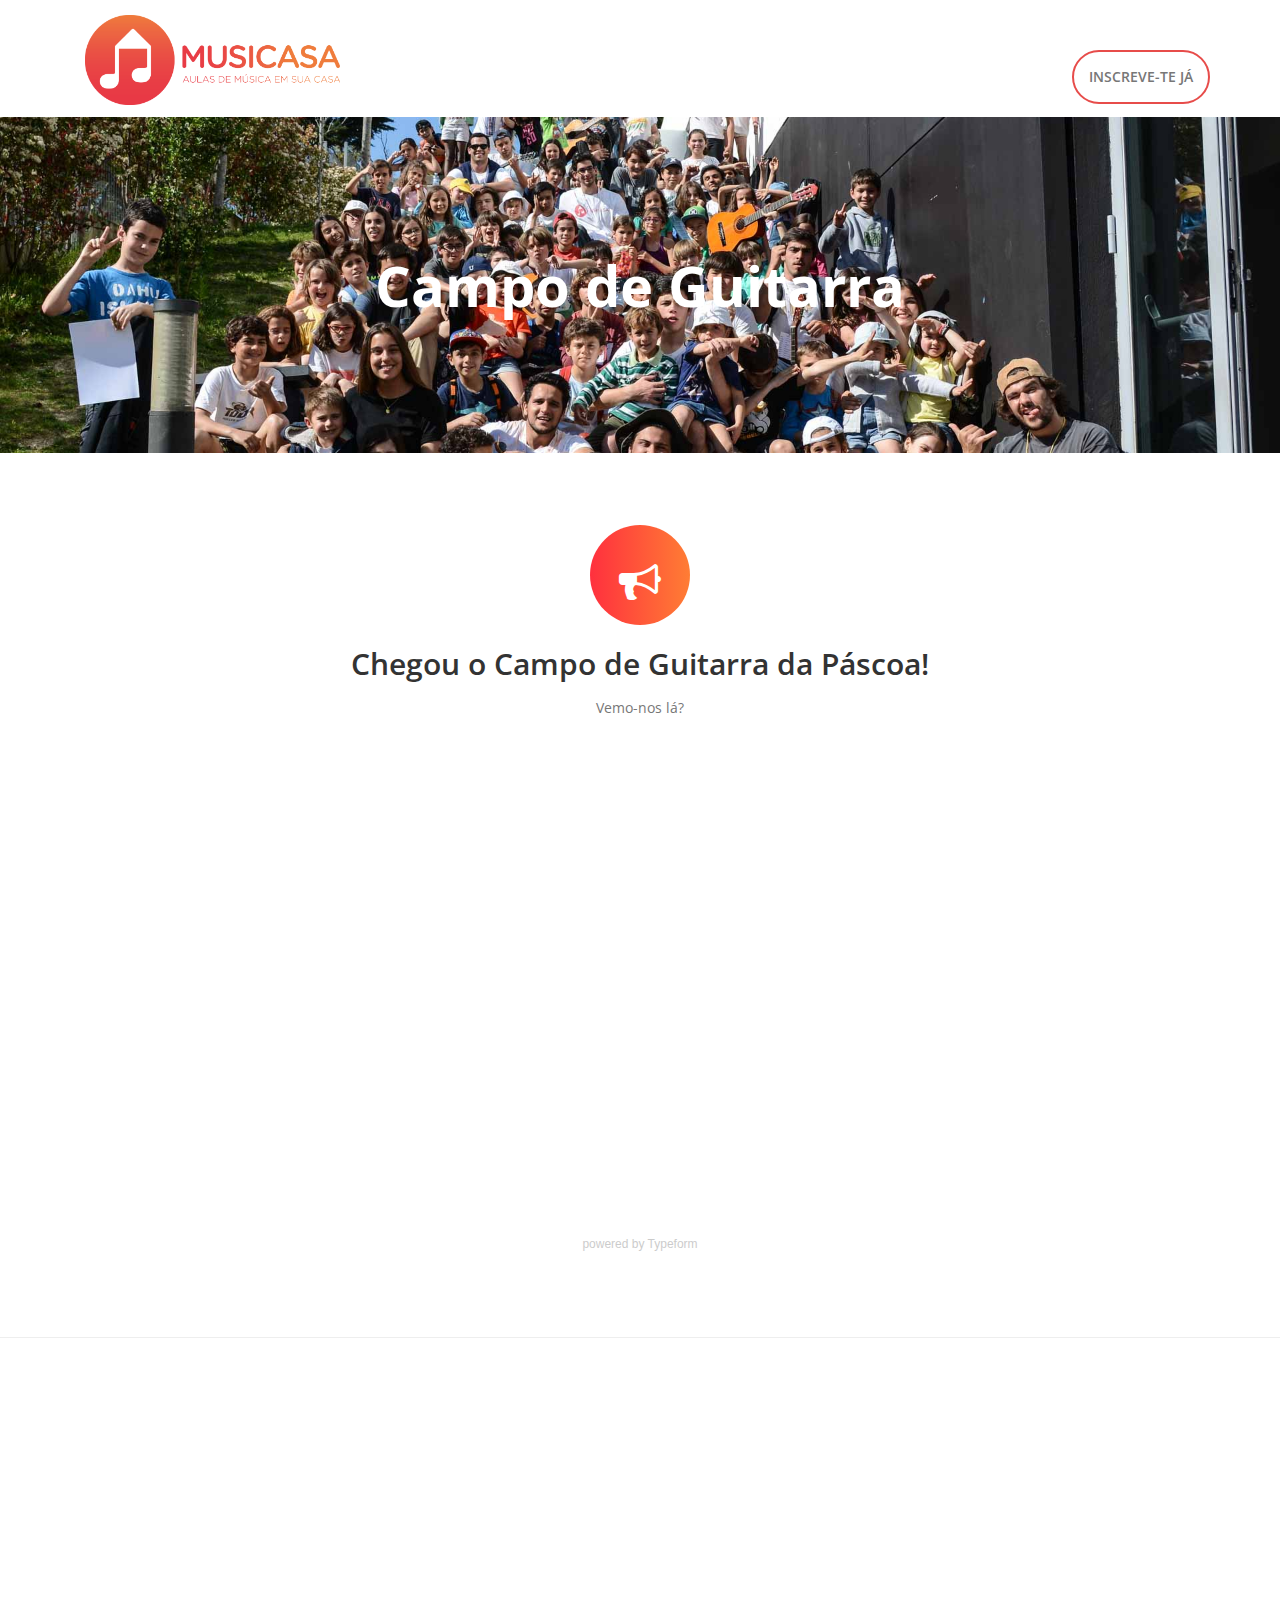
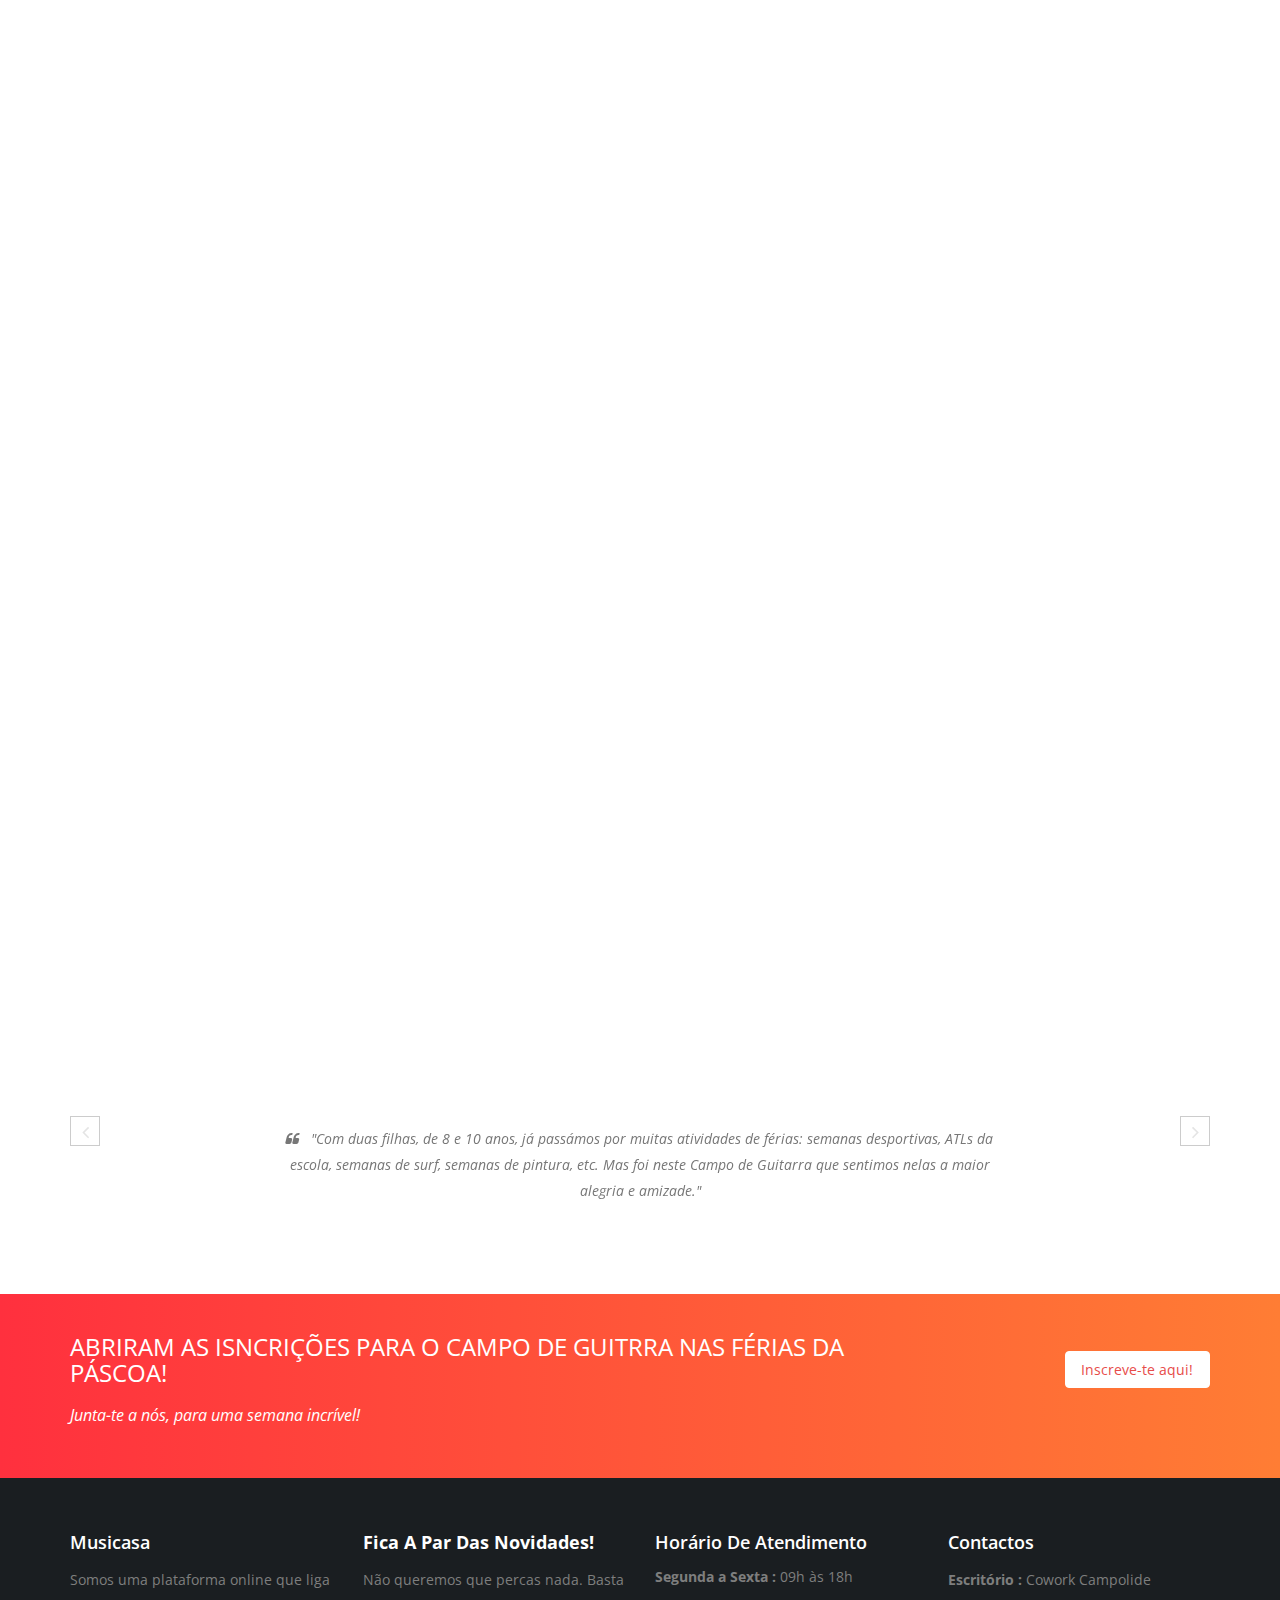
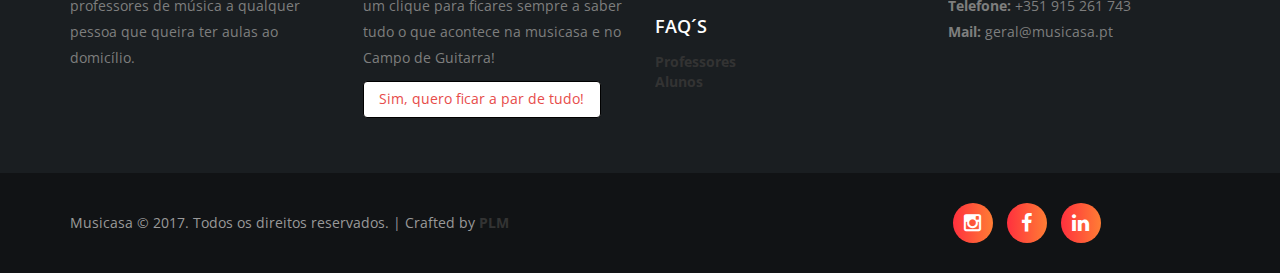
==== commit 6cc0c077: "A" ====
--- a/index.html
+++ b/index.html
@@ -83,32 +83,15 @@
           <span class="icon-bar"></span> 
           <span class="icon-bar"></span> 
         </button>
-        <a class="navbar-brand" href="index.html">
+        <a class="navbar-brand" href="http://www.musicasa.pt">
           <img src="images/logo%20header.png" alt="logo">
         </a>  
       </div>
       <div class="collapse navbar-collapse" id="bs-example-navbar-collapse-1" data-hover="dropdown" data-animations="fadeIn">
         <ul class="nav navbar-nav navbar-right ">
           
-          <li><a href="sobre-n%C3%B3s.html">Sobre Nós </a></li>
-          <li><a href="aulas-de-m%C3%BAsica.html">Aulas de Música </a></li>
-                <li><a href="campo-de-guitarra.html">Campo de Guitarra</a></li>
-             <!-- <li class="dropdown"> <a href="#" class="dropdown-toggle" data-toggle="dropdown" role="button" aria-expanded="false">Academias musicasa<span class="caret"></span></a>
-            <ul class="dropdown-menu" role="menu">
-                <li><a href="o-que-e.html">O QUE é?</a></li>
-              <li><a href="maria-ulrich.html">Fundação Maria uLRICH</a></li>
-              <li><a href="alegres-maceira.html">Alegres de Maceira</a></li>
-              
-            </ul>
-          </li>-->
-            
-            
-             <li><a href="equipa.html">Equipa</a></li>
          
-            
-              <!--<li><a href="galeria.html">Galeria</a></li> -->
-
-          <li><a class= "botao" href="contactos.html">Contactos</a></li>
+          <li><a class= "botao" href="http://bit.ly/CampodeGuitarraPascoa2018">Inscreve-te Já</a></li>
         </ul>
       </div>
       <!--/.nav-collapse --> 
@@ -155,7 +138,7 @@
                 
                
                 
-                
+        <div class="typeform-widget" data-url="https://musicasa.typeform.com/to/wzr9rM" style="width: 100%; height: 500px;"></div> <script> (function() { var qs,js,q,s,d=document, gi=d.getElementById, ce=d.createElement, gt=d.getElementsByTagName, id="typef_orm", b="https://embed.typeform.com/"; if(!gi.call(d,id)) { js=ce.call(d,"script"); js.id=id; js.src=b+"embed.js"; q=gt.call(d,"script")[0]; q.parentNode.insertBefore(js,q) } })() </script> <div style="font-family: Sans-Serif;font-size: 12px;color: #999;opacity: 0.5; padding-top: 5px;"> powered by <a href="https://admin.typeform.com/signup?utm_campaign=wzr9rM&utm_source=typeform.com-4424507-Basic&utm_medium=typeform&utm_content=typeform-embedded-poweredbytypeform&utm_term=EN" style="color: #999" target="_blank">Typeform</a> </div>        
         
         </div>
          
@@ -167,7 +150,7 @@
    
     <br>
     <br>
-   <center> <img src="images/Cartaz.png" alt="Campo de Guitarra Verão" style="max-height:828px;"  > </center> 
+  <!-- <center> <img src="images/Cartaz.png" alt="Campo de Guitarra Verão" style="max-height:828px;"  > </center> -->
     
   
     <br> 
@@ -212,6 +195,42 @@
   </div>
        </div>
 </section>
+    
+     <section id="section1" class="section-margine">
+  <div class="container">
+    <div class="row">
+      <div class="col-md-3 col-lg-3 ">
+          
+        <div class="section-1-box wow bounceIn">
+          <div class="section-1-box-icon-background"><i class="fa fa-music fa-2x"></i></div>
+          <h4 class="text-center">Música</h4>
+          <p class="text-center">Aliamos a música a esta semana de campo de férias. Escolhe o teu instrumento e descobre o músico que há em ti!</p>
+        </div>
+      </div>
+      <div class="col-md-3 col-lg-3">
+        <div class="section-1-box wow bounceIn" data-wow-delay=".1s">
+          <div class="section-1-box-icon-background"><i class="fa fa-thumbs-up fa-2x"></i></div>
+          <h4 class="text-center">Diversão</h4>
+          <p class="text-center">Uma semana cheia de jogos e atividades, que vão tornar estes dias inesquecíveis!</p>
+        </div>
+      </div>
+      <div class="col-md-3 col-lg-3">
+        <div class="section-1-box wow bounceIn" data-wow-delay=".2s">
+          <div class="section-1-box-icon-background"><i class="fa fa-sun-o fa-2x"></i></div>
+          <h4 class="text-center">Férias</h4>
+            <p class="text-center">A melhor maneira de passares uma semana das tuas férias. Vais ver que vais querer repetir!</p>
+        </div>
+      </div>
+      <div class="col-md-3 col-lg-3">
+        <div class="section-1-box wow bounceIn" data-wow-delay=".3s">
+          <div class="section-1-box-icon-background"><i class="fa fa-futbol-o fa-2x"></i></div>
+            <h4 class="text-center">Amizades</h4>
+          <p class="text-center">Uma oportunidade única para fazer novos amigos, que têm, como tu, a paixão pela música!</p>
+        </div>
+      </div>
+    </div>
+  </div>
+</section>
     <section id="section18" class="section-margine">
   <div class="container">
   <div class="section18">
@@ -279,41 +298,7 @@
   </div>
        </div>
 </section>
-     <section id="section1" class="section-margine">
-  <div class="container">
-    <div class="row">
-      <div class="col-md-3 col-lg-3 ">
-          
-        <div class="section-1-box wow bounceIn">
-          <div class="section-1-box-icon-background"><i class="fa fa-music fa-2x"></i></div>
-          <h4 class="text-center">Música</h4>
-          <p class="text-center">Aliamos a música a esta semana de campo de férias. Escolhe o teu instrumento e descobre o músico que há em ti!</p>
-        </div>
-      </div>
-      <div class="col-md-3 col-lg-3">
-        <div class="section-1-box wow bounceIn" data-wow-delay=".1s">
-          <div class="section-1-box-icon-background"><i class="fa fa-thumbs-up fa-2x"></i></div>
-          <h4 class="text-center">Diversão</h4>
-          <p class="text-center">Uma semana cheia de jogos e atividades, que vão tornar estes dias inesquecíveis!</p>
-        </div>
-      </div>
-      <div class="col-md-3 col-lg-3">
-        <div class="section-1-box wow bounceIn" data-wow-delay=".2s">
-          <div class="section-1-box-icon-background"><i class="fa fa-sun-o fa-2x"></i></div>
-          <h4 class="text-center">Férias</h4>
-            <p class="text-center">A melhor maneira de passares uma semana das tuas férias. Vais ver que vais querer repetir!</p>
-        </div>
-      </div>
-      <div class="col-md-3 col-lg-3">
-        <div class="section-1-box wow bounceIn" data-wow-delay=".3s">
-          <div class="section-1-box-icon-background"><i class="fa fa-futbol-o fa-2x"></i></div>
-            <h4 class="text-center">Amizades</h4>
-          <p class="text-center">Uma oportunidade única para fazer novos amigos, que têm, como tu, a paixão pela música!</p>
-        </div>
-      </div>
-    </div>
-  </div>
-</section>
+    
   
    
     
--- a/css/style.css
+++ b/css/style.css
@@ -470,7 +470,7 @@
 *****************************/
 
 .section-77-background{ 
-	background:url(../images/campodeguitarra.JPG) no-repeat  bottom;
+	background:url(../images/cg-3.jpg) no-repeat  top;
 	background-color:#252525; 
 	background-position:center; 
 	padding:10%; 
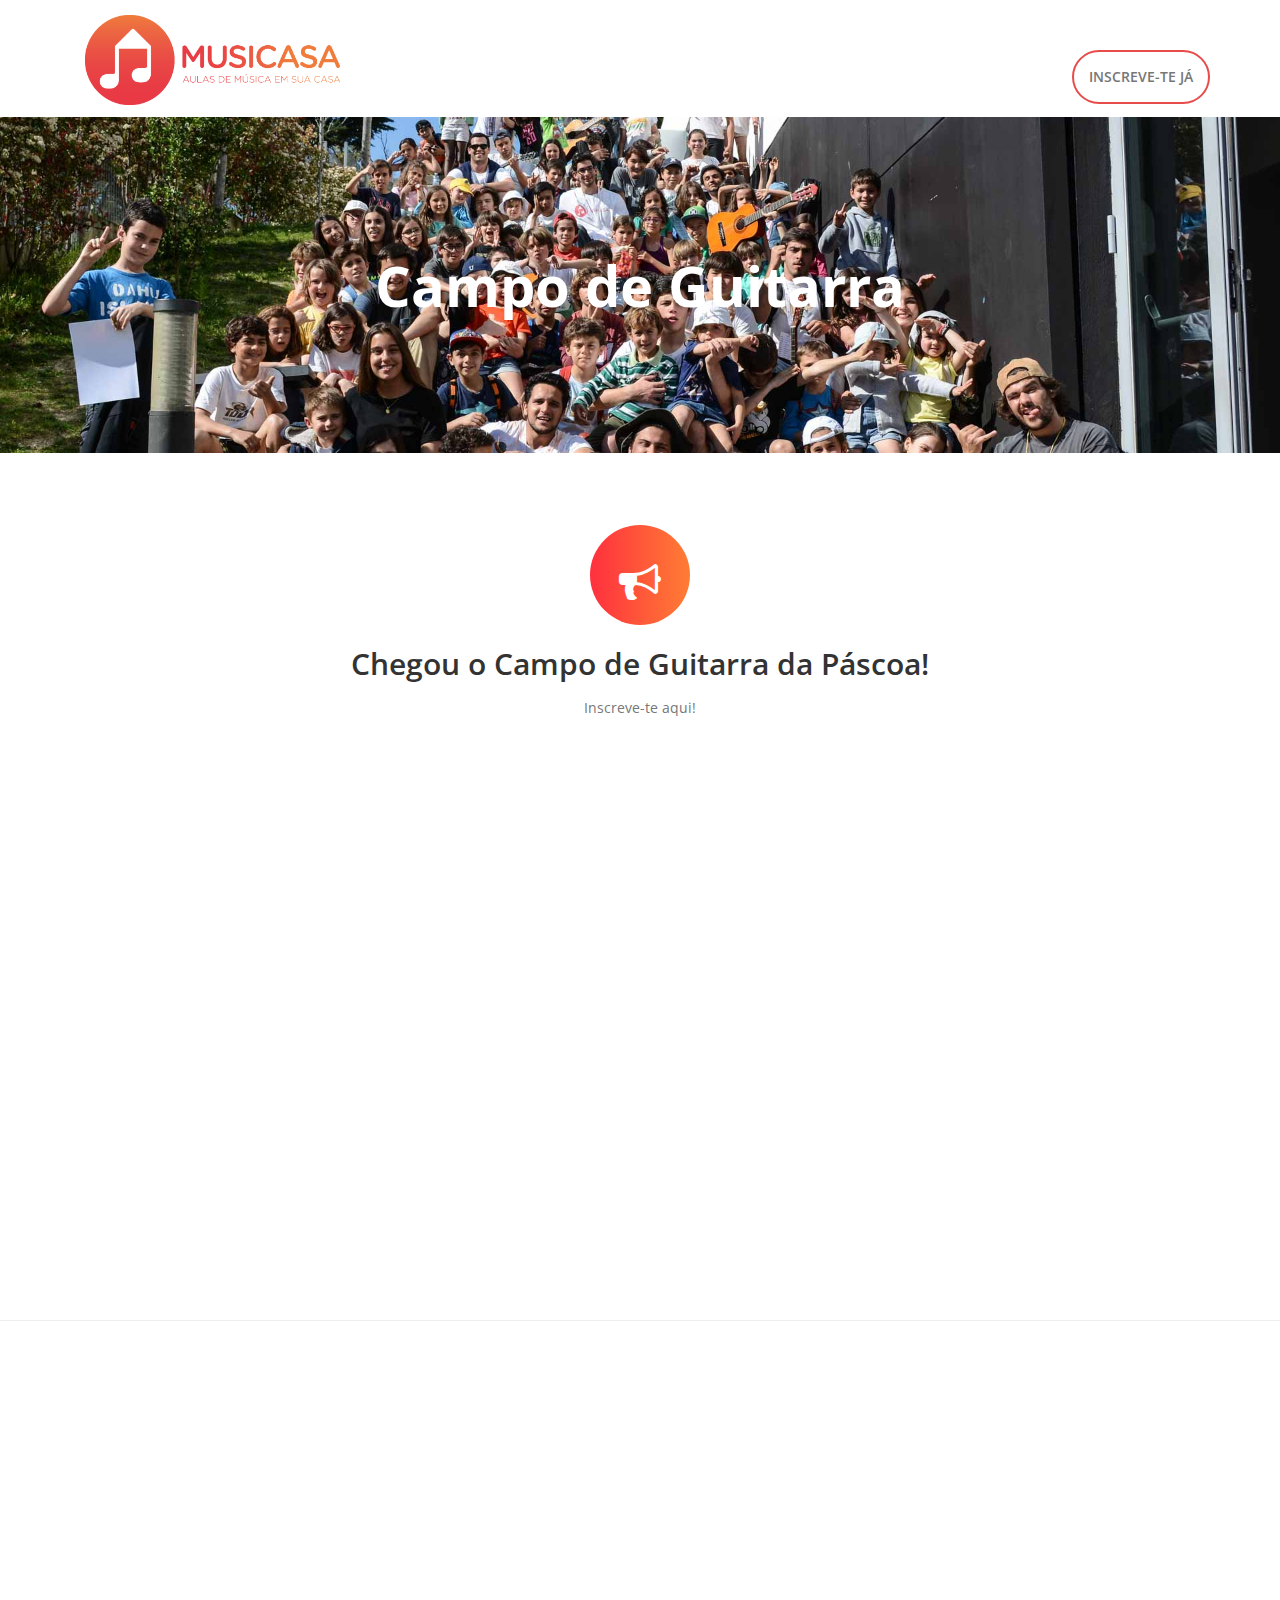
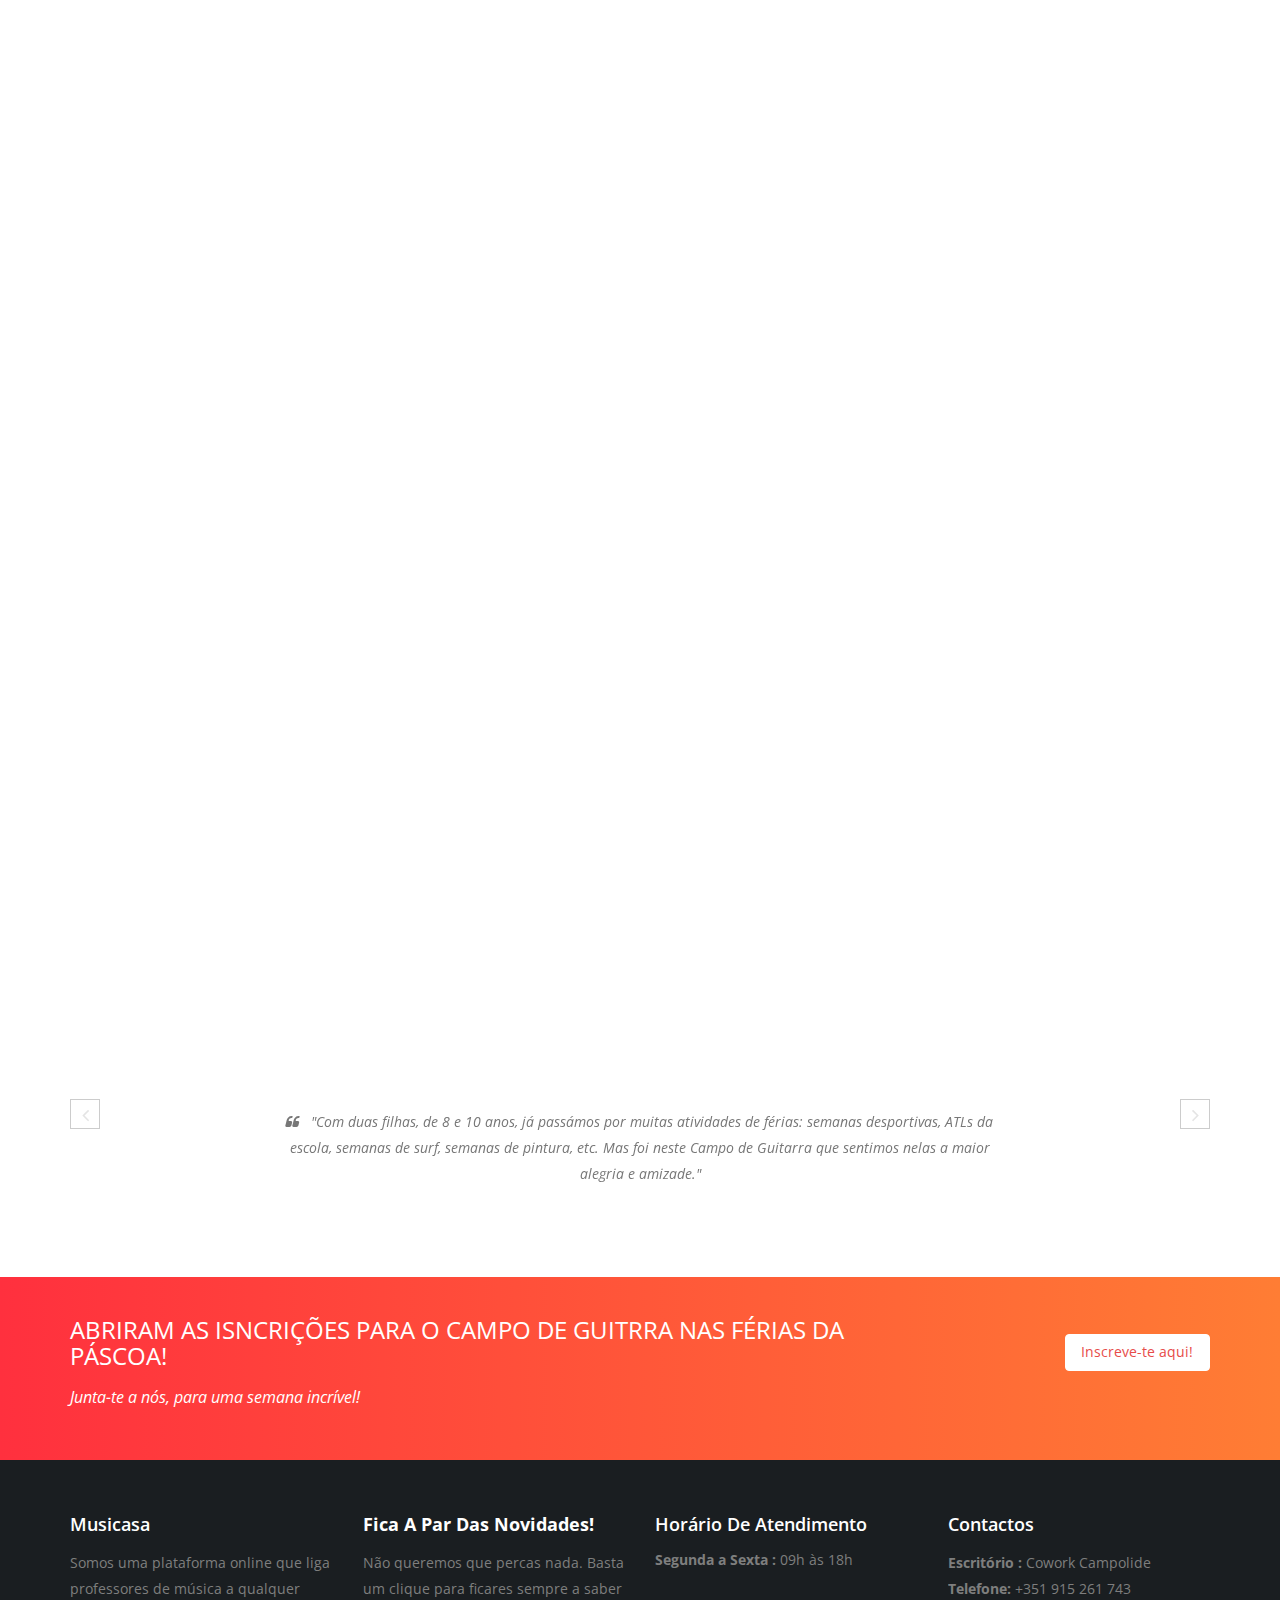
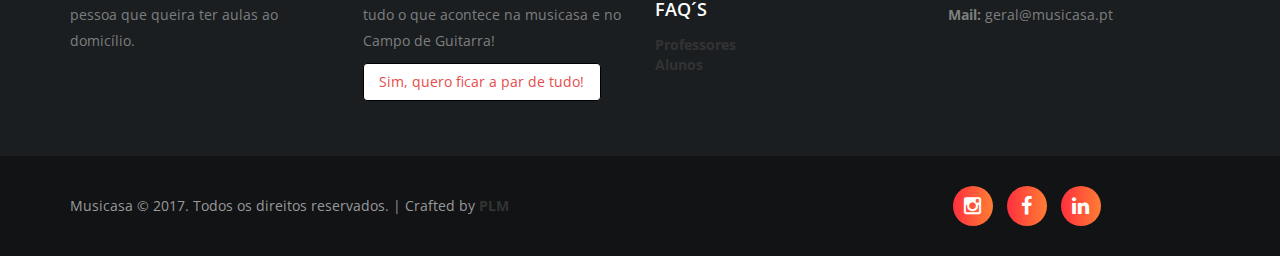
==== commit ffecefcb: "<" ====
--- a/index.html
+++ b/index.html
@@ -132,13 +132,13 @@
                 
                 <p>
 
-Vemo-nos lá?
+Inscreve-te aqui!
  </p>
                 
                 
                
                 
-        <div class="typeform-widget" data-url="https://musicasa.typeform.com/to/wzr9rM" style="width: 100%; height: 500px;"></div> <script> (function() { var qs,js,q,s,d=document, gi=d.getElementById, ce=d.createElement, gt=d.getElementsByTagName, id="typef_orm", b="https://embed.typeform.com/"; if(!gi.call(d,id)) { js=ce.call(d,"script"); js.id=id; js.src=b+"embed.js"; q=gt.call(d,"script")[0]; q.parentNode.insertBefore(js,q) } })() </script> <div style="font-family: Sans-Serif;font-size: 12px;color: #999;opacity: 0.5; padding-top: 5px;"> powered by <a href="https://admin.typeform.com/signup?utm_campaign=wzr9rM&utm_source=typeform.com-4424507-Basic&utm_medium=typeform&utm_content=typeform-embedded-poweredbytypeform&utm_term=EN" style="color: #999" target="_blank">Typeform</a> </div>        
+        <div class="typeform-widget" data-url="https://musicasa.typeform.com/to/wzr9rM" style="width: 100%; height: 500px;"></div> <script> (function() { var qs,js,q,s,d=document, gi=d.getElementById, ce=d.createElement, gt=d.getElementsByTagName, id="typef_orm", b="https://embed.typeform.com/"; if(!gi.call(d,id)) { js=ce.call(d,"script"); js.id=id; js.src=b+"embed.js"; q=gt.call(d,"script")[0]; q.parentNode.insertBefore(js,q) } })() </script> <div style="font-family: Sans-Serif;font-size: 12px;color: #999;opacity: 0.5; padding-top: 5px;">  </div>        
         
         </div>
          
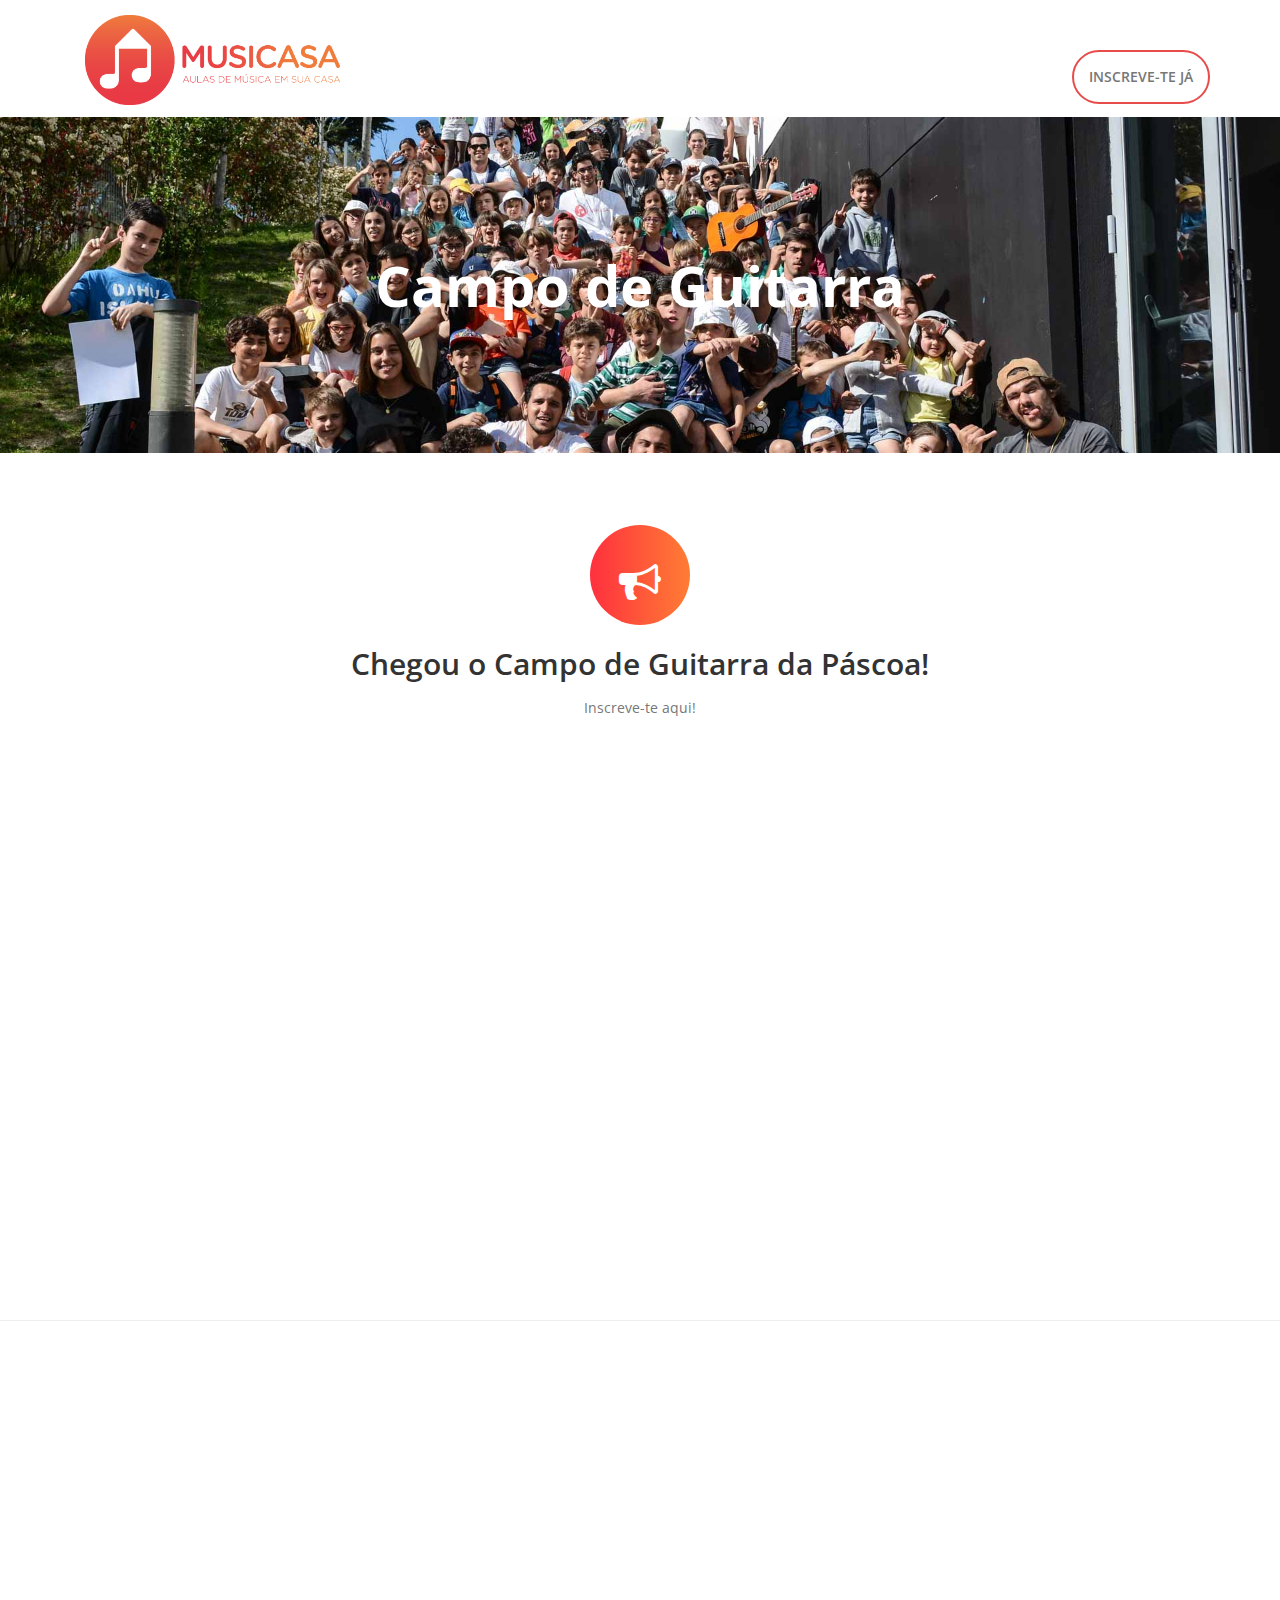
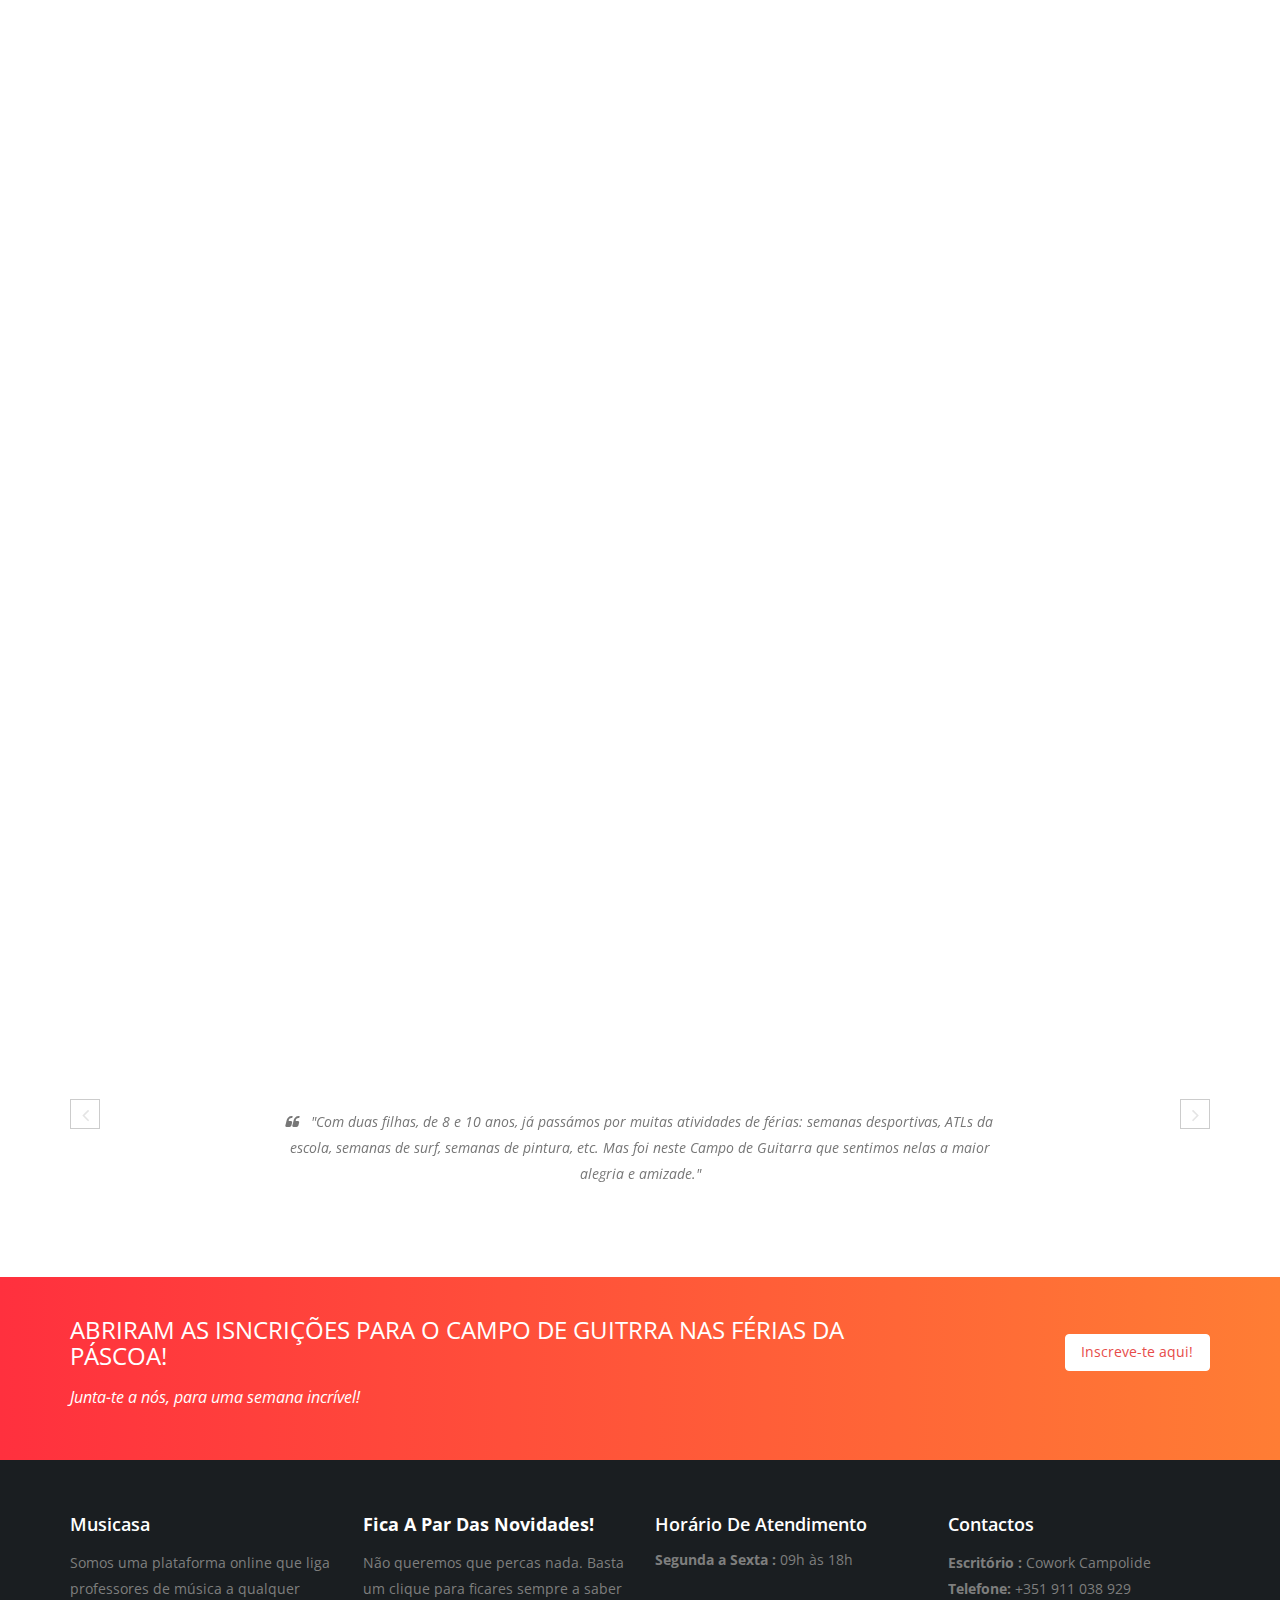
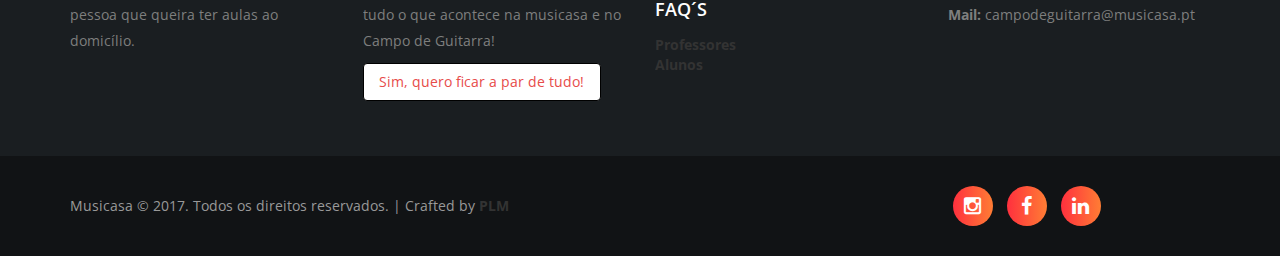
==== commit 4c8c9d7c: "A" ====
--- a/index.html
+++ b/index.html
@@ -70,6 +70,23 @@
 drift.load('fkuixnm39zk3');
 </script>
 <!-- End of Async Drift Code -->
+    <!-- Facebook Pixel Code -->
+<script>
+  !function(f,b,e,v,n,t,s)
+  {if(f.fbq)return;n=f.fbq=function(){n.callMethod?
+  n.callMethod.apply(n,arguments):n.queue.push(arguments)};
+  if(!f._fbq)f._fbq=n;n.push=n;n.loaded=!0;n.version='2.0';
+  n.queue=[];t=b.createElement(e);t.async=!0;
+  t.src=v;s=b.getElementsByTagName(e)[0];
+  s.parentNode.insertBefore(t,s)}(window, document,'script',
+  'https://connect.facebook.net/en_US/fbevents.js');
+  fbq('init', '146839296142894');
+  fbq('track', 'PageView');
+</script>
+<noscript><img height="1" width="1" style="display:none"
+  src="https://www.facebook.com/tr?id=146839296142894&ev=PageView&noscript=1"
+/></noscript>
+<!-- End Facebook Pixel Code -->
 </head>
 <body>
 <header id="header" class="head">
@@ -179,8 +196,8 @@
                
          <input type="checkbox" class="read-more-state" id="post-2" />
                                     
-                                    <p class="read-more-wrap"> O Campo de Guitarra é um campo de férias diferente. Jogos e atividades já não são novidade. E que tal se, a isso, juntássemos Música? Foi o que fizemos. Juntámos diversão e aprendizagem, numa semana inesquecível, cheia de ritmo, boa disposição e novas amizades.<span class="read-more-target"> 
- Este Campo está feito tanto para crianças e jovens que já sabem tocar, bem ou menos bem, como para aqueles que nunca pegaram numa guitarra, num violino ou num piano, mas gostavam de aprender.
+                                    <p class="read-more-wrap"> O <b>Campo de Guitarra</b> é um campo de férias diferente. Jogos e atividades já não são novidade. E que tal se, a isso, <b>juntássemos música</b>? Foi o que fizemos. Juntámos diversão e aprendizagem, numa semana inesquecível, cheia de ritmo, boa disposição e novas amizades.<span class="read-more-target"> 
+ O <b>Campo de Guitarra</b> está feito tanto para crianças e jovens que já sabem tocar, bem ou menos bem, como para aqueles que nunca pegaram numa <b>guitarra</b>, num <b>violino</b> ou num <b>piano</b>, mas gostavam de aprender.
                 
                 Contando com uma equipa dinâmica de professores e animadores, pautamo-nos pela excelência e qualidade de um serviço didático, divertido e inovador.</span></p>
                                     
@@ -246,10 +263,10 @@
        
              <input type="checkbox" class="read-more-state" id="post-1" />
                                     
-                                    <p class="read-more-wrap"> Em 2011 nasceu o Campo de Guitarra, o primeiro (e único) campo de férias exclusivamente destinado a alunos que tocassem, ou quisessem aprender, guitarra. Com um pequeno grupo na primeira edição, já se faziam ouvir os primeiros acordes de guitarra pelas salas do Colégio São Tomás.<span class="read-more-target"> 
+                                    <p class="read-more-wrap"> Em 2011 nasceu o <b>Campo de Guitarra</b>, o primeiro (e único) campo de férias exclusivamente destinado a alunos que tocassem, ou quisessem aprender, guitarra. Com um pequeno grupo na primeira edição, já se faziam ouvir os primeiros acordes de guitarra pelas salas do <b>Colégio São Tomás</b>.<span class="read-more-target"> 
 As expectativas foram superadas e, em 2012, voltámos com uma segunda edição cheia de novidades, uma equipa maior e mais do dobro dos alunos inscritos. Em 2013 voltámos à carga, sempre a melhorar, até que em 2014 abrimos inscrições para Piano e Violino, além de Guitarra. Foi um sucesso e repetimos em 2015, com uma equipa quase 10 vezes maior do que no primeiro ano.
                 
-                Nesse mesmo ano, para além da edição de verão do Campo de Guitarra, fizemos uma edição de Natal e outra de Páscoa. Férias já era sinónimo de Campo de Guitarra e ninguém queria perder esta semana tão divertida! Desde então já tivemos mais de <b>15 edições</b> e já passaram por nós quase <b>1500 alunos</b> </span></p>
+                Nesse mesmo ano, para além da edição de verão do <b>Campo de Guitarra</b>, fizemos uma edição de Natal e outra de Páscoa. Férias já era sinónimo de Campo de Guitarra e ninguém queria perder esta semana tão divertida! Desde então já tivemos mais de <b>15 edições</b> e já passaram por nós quase <b>1500 alunos</b> </span></p>
                                     
                                       <label for="post-1" class="read-more-trigger"></label>
            
@@ -279,11 +296,11 @@
                 
           
 
-  <p>Fazemos os Campos de Guitarra nos intervalos escolares: Natal, Páscoa e Verão!
+  <p>Fazemos os <b>Campos de Guitarra</b> nos intervalos escolares: <b>Natal</b>, <b>Páscoa</b> e <b>Verão</b>!
  </p>
                 
                 
-                <p>De momento, estamos no Colégio de São Tomás (Lisboa) e o Colégio de São josé do Ramalhão (Sintra). Mas fica atento, estão a chegar novidades...</p>
+                <p>De momento, estamos no <b>Colégio de São Tomás</b> (Lisboa) e o <b>Colégio de São José do Ramalhão</b> (Sintra). Mas fica atento, estão a chegar novidades...</p>
                 
                 
                 
@@ -421,8 +438,8 @@
         </div>
           <div class="footer-top-box">
           <h4>FAQ´s</h4>
-          <a  href="faq-professores.html" > <b>Professores</b></a> <br/>
-            <a  href="faq-alunos.html" > <b>Alunos</b></a> <br/>
+          <a  href="http://musicasa.pt/faq-professores.html" > <b>Professores</b></a> <br/>
+            <a  href="http://musicasa.pt/faq-alunos.html" > <b>Alunos</b></a> <br/>
              
           
         </div>
@@ -434,8 +451,8 @@
         <div class="footer-top-box">
           <h4>Contactos</h4>
           <p><b>Escritório : </b> Cowork Campolide<br/>
-            <b>Telefone: </b> +351 915 261 743<br/>
-            <b>Mail: </b> geral@musicasa.pt </p>
+            <b>Telefone: </b> +351 911 038 929<br/>
+            <b>Mail: </b> campodeguitarra@musicasa.pt </p>
         </div>
        
       </div>
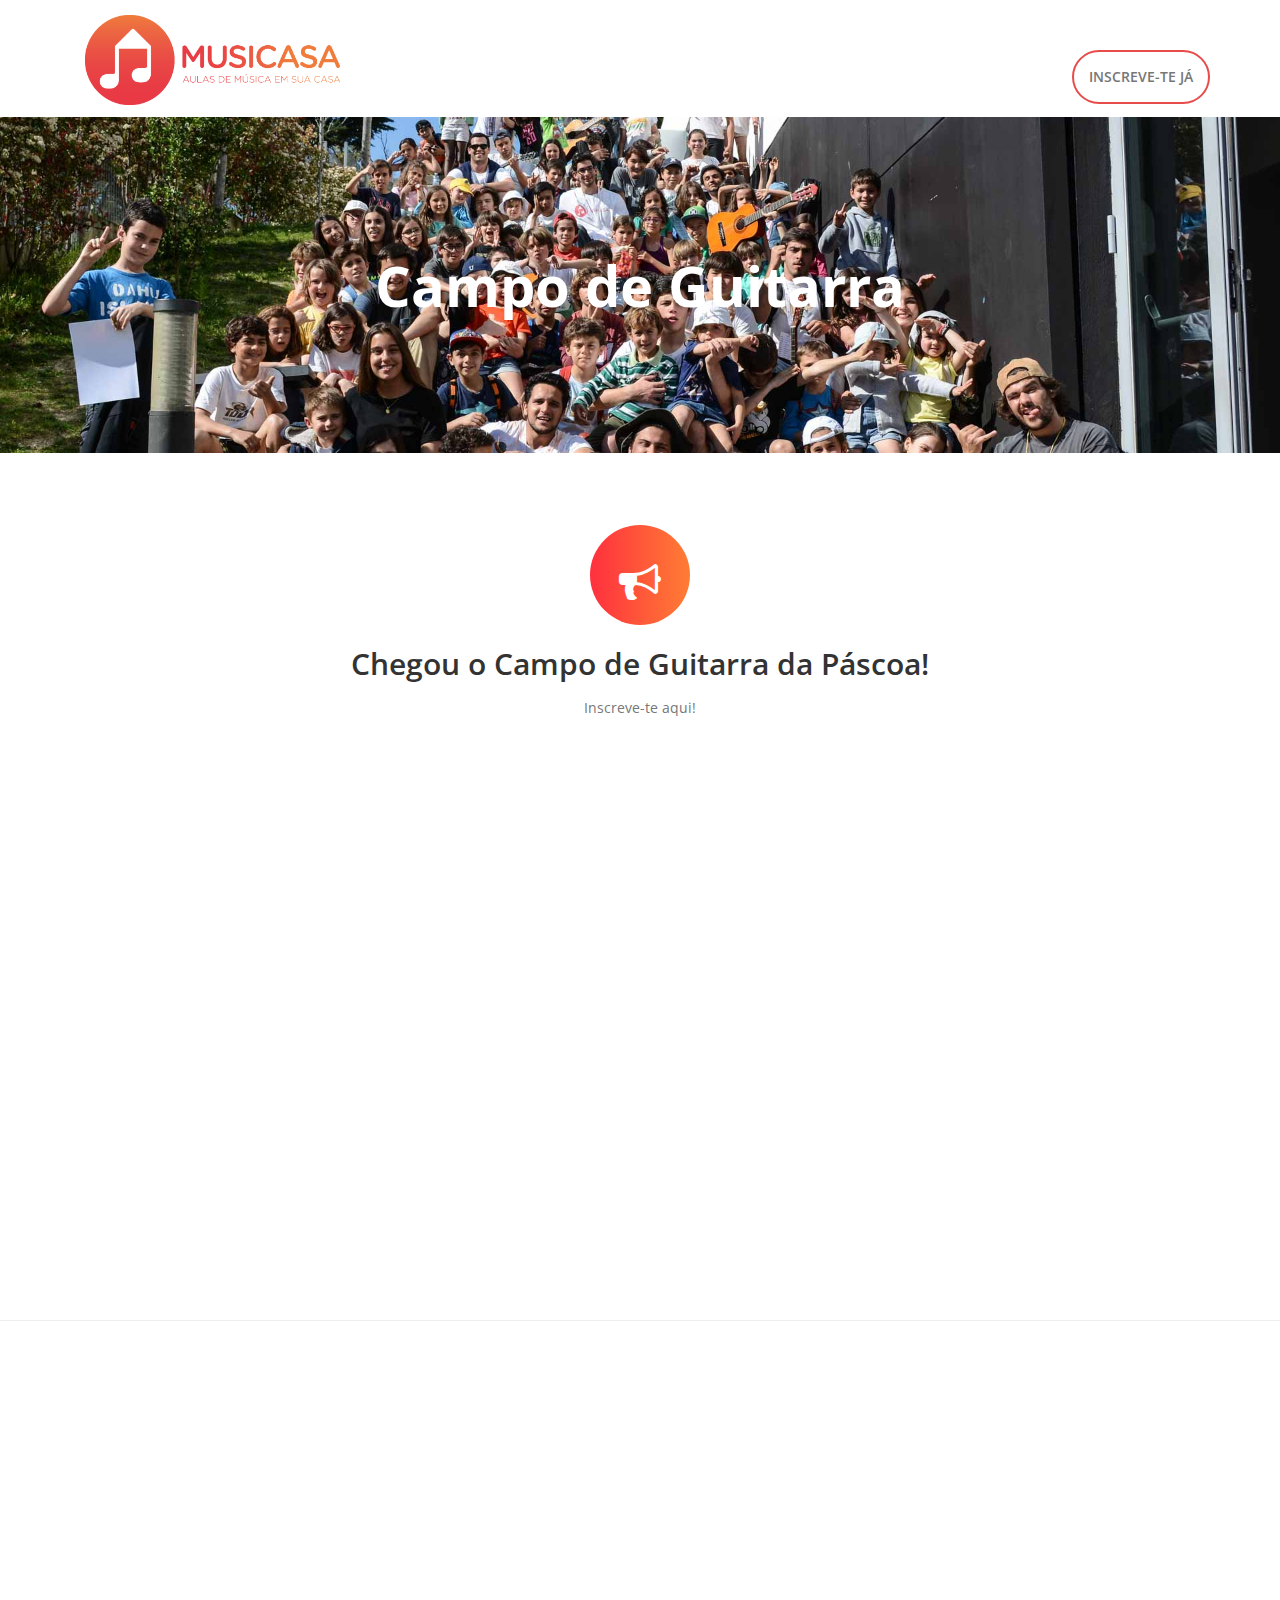
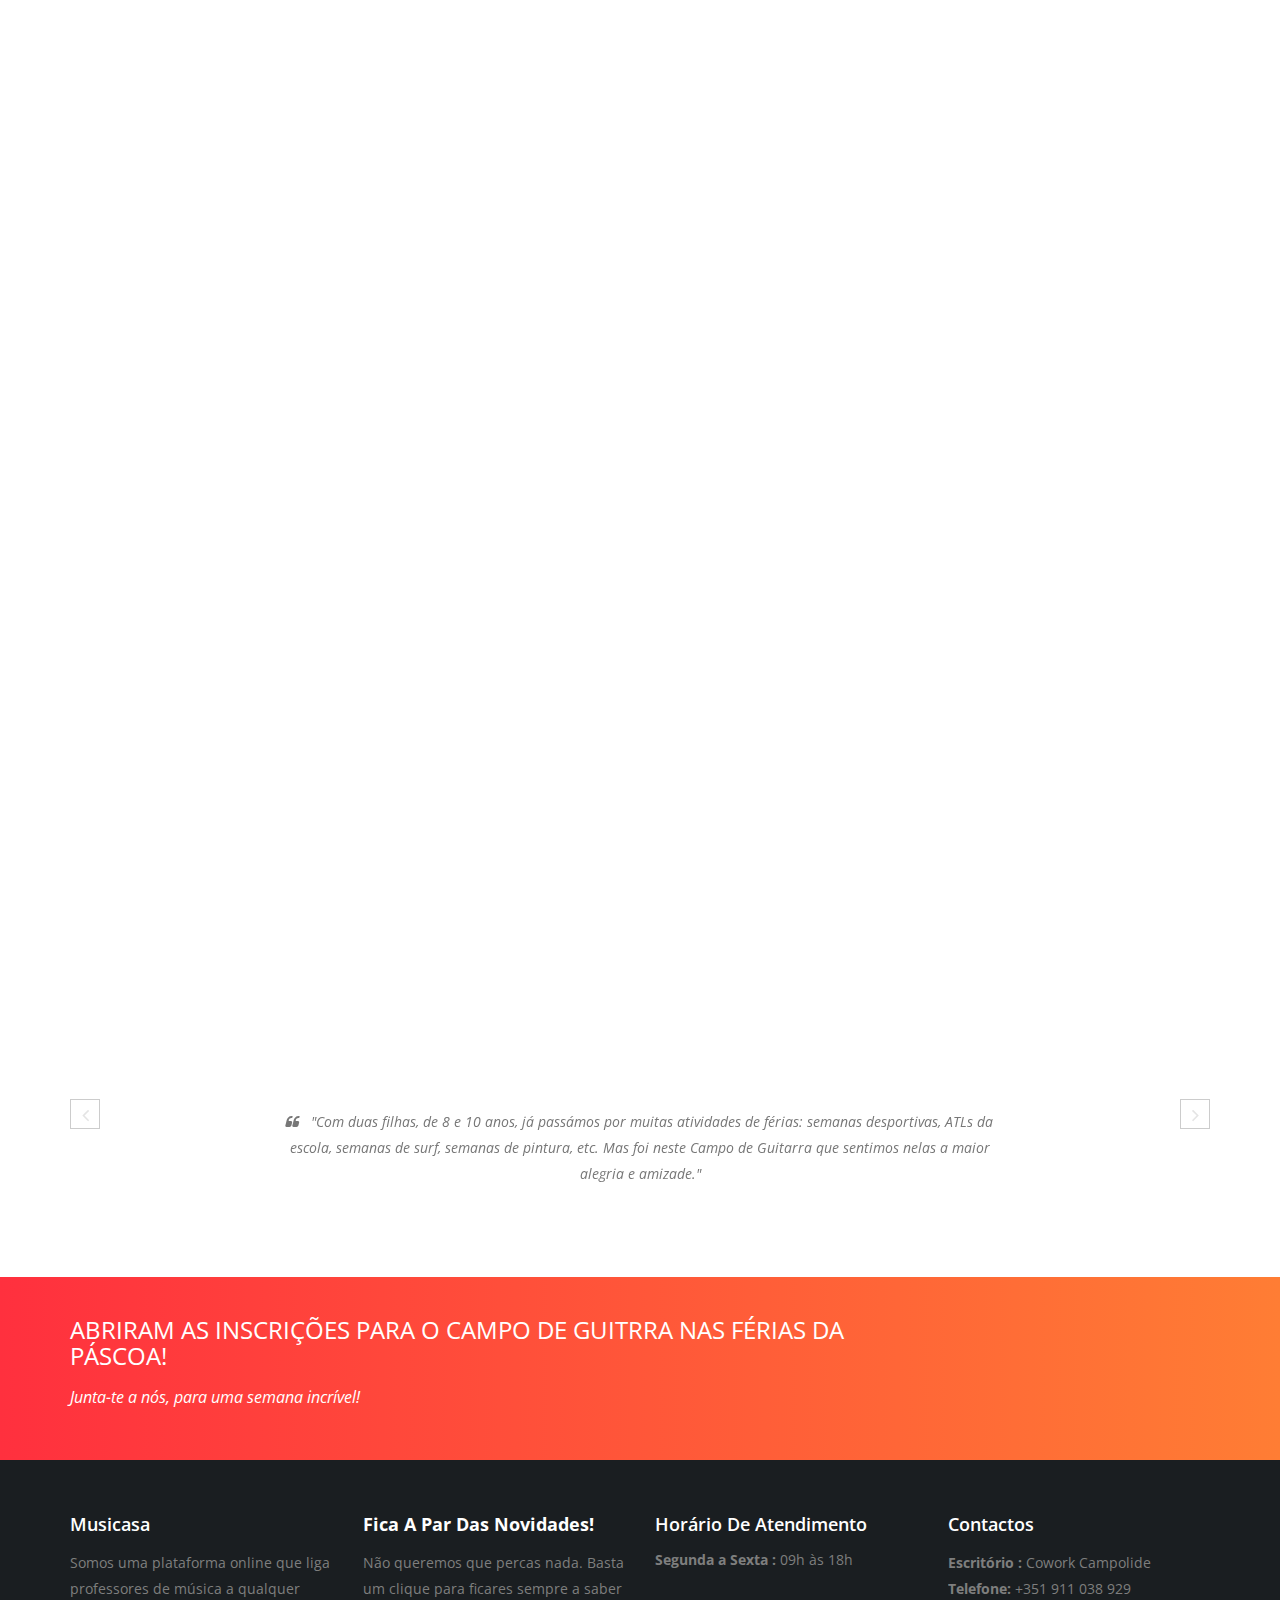
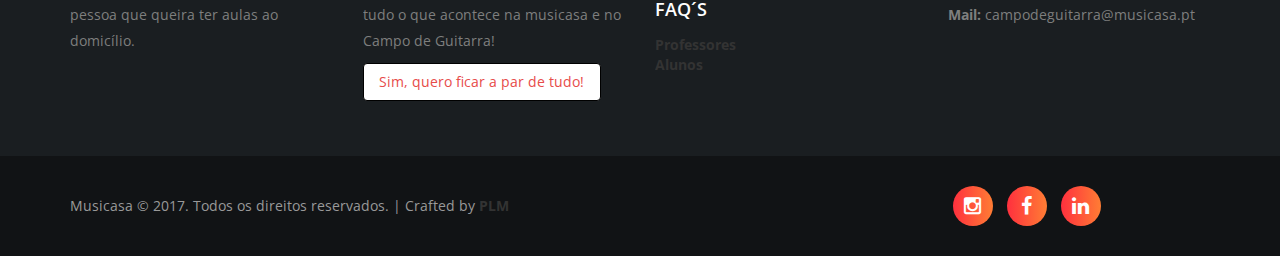
==== commit 83b55fd8: "A" ====
--- a/index.html
+++ b/index.html
@@ -402,13 +402,13 @@
     <div class="row">
       <div class="col-md-9 col-lg-9">
         <div class="section-10-box-text-cont">
-          <h3>Abriram as isncrições para o Campo de Guitrra nas Férias da Páscoa!</h3>
+          <h3>Abriram as inscrições para o Campo de Guitrra nas Férias da Páscoa!</h3>
           <p>Junta-te a nós, para uma semana incrível!</p>
         </div>
       </div>
-      <div class="col-md-3 col-lg-3">
+     <!-- <div class="col-md-3 col-lg-3">
         <div class="section-10-btn-cont"><a href="http://bit.ly/CampodeGuitarraPascoa2018" target="_blank" class="btn btn-seconday">Inscreve-te aqui!</a></div>
-      </div>
+      </div>-->
     </div>
   </div>
 </section>
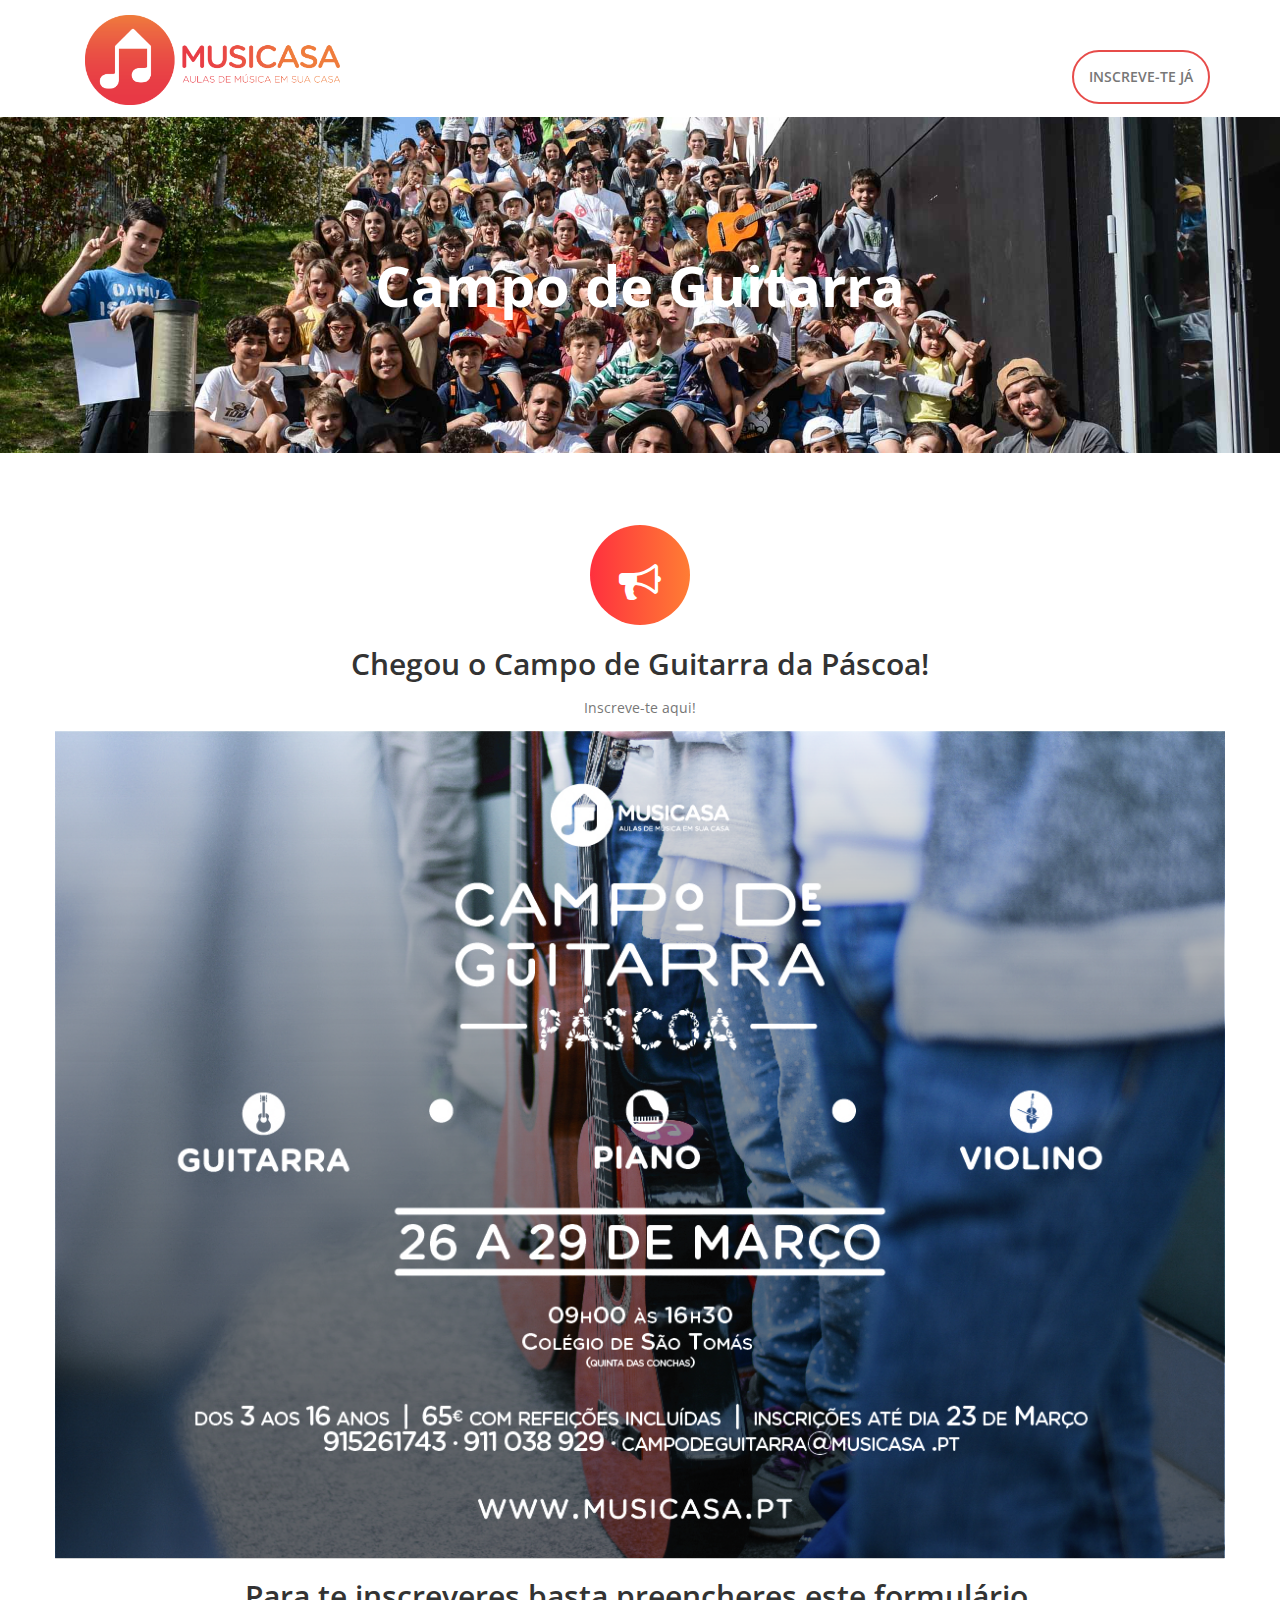
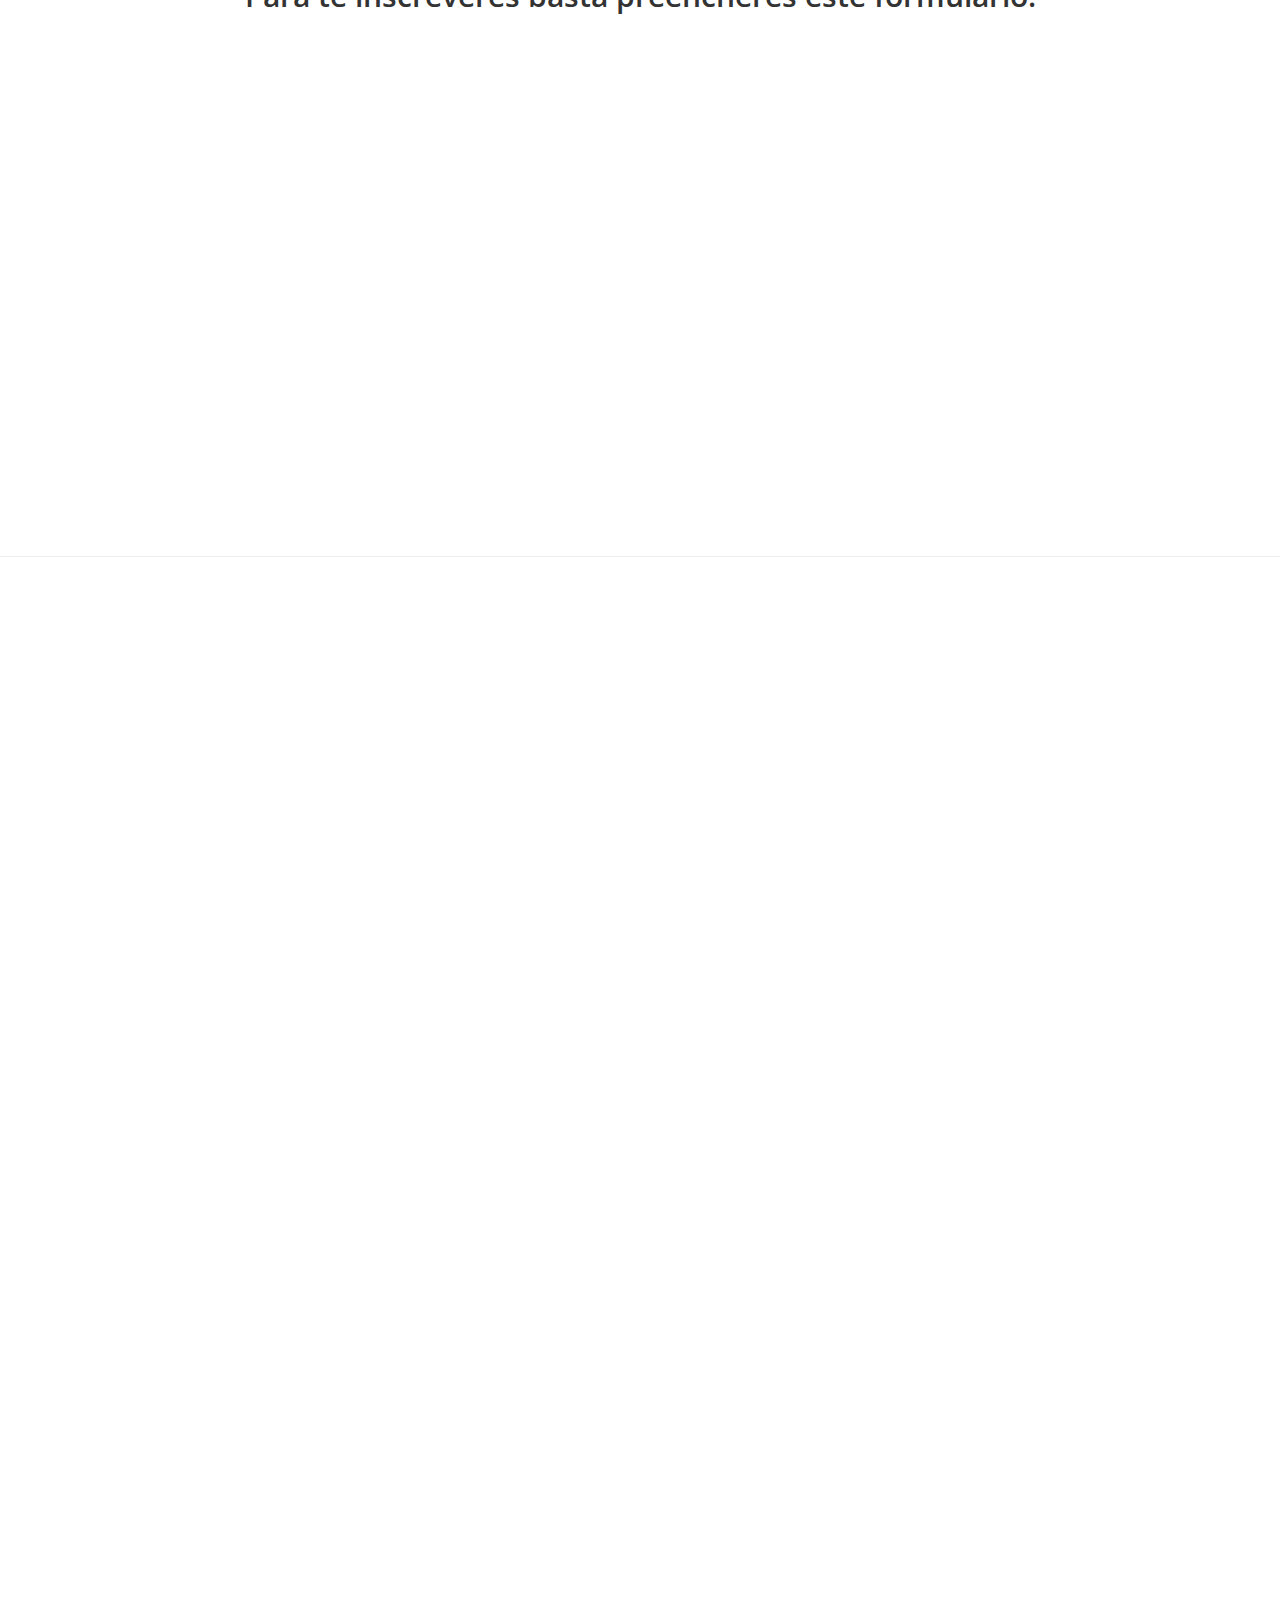
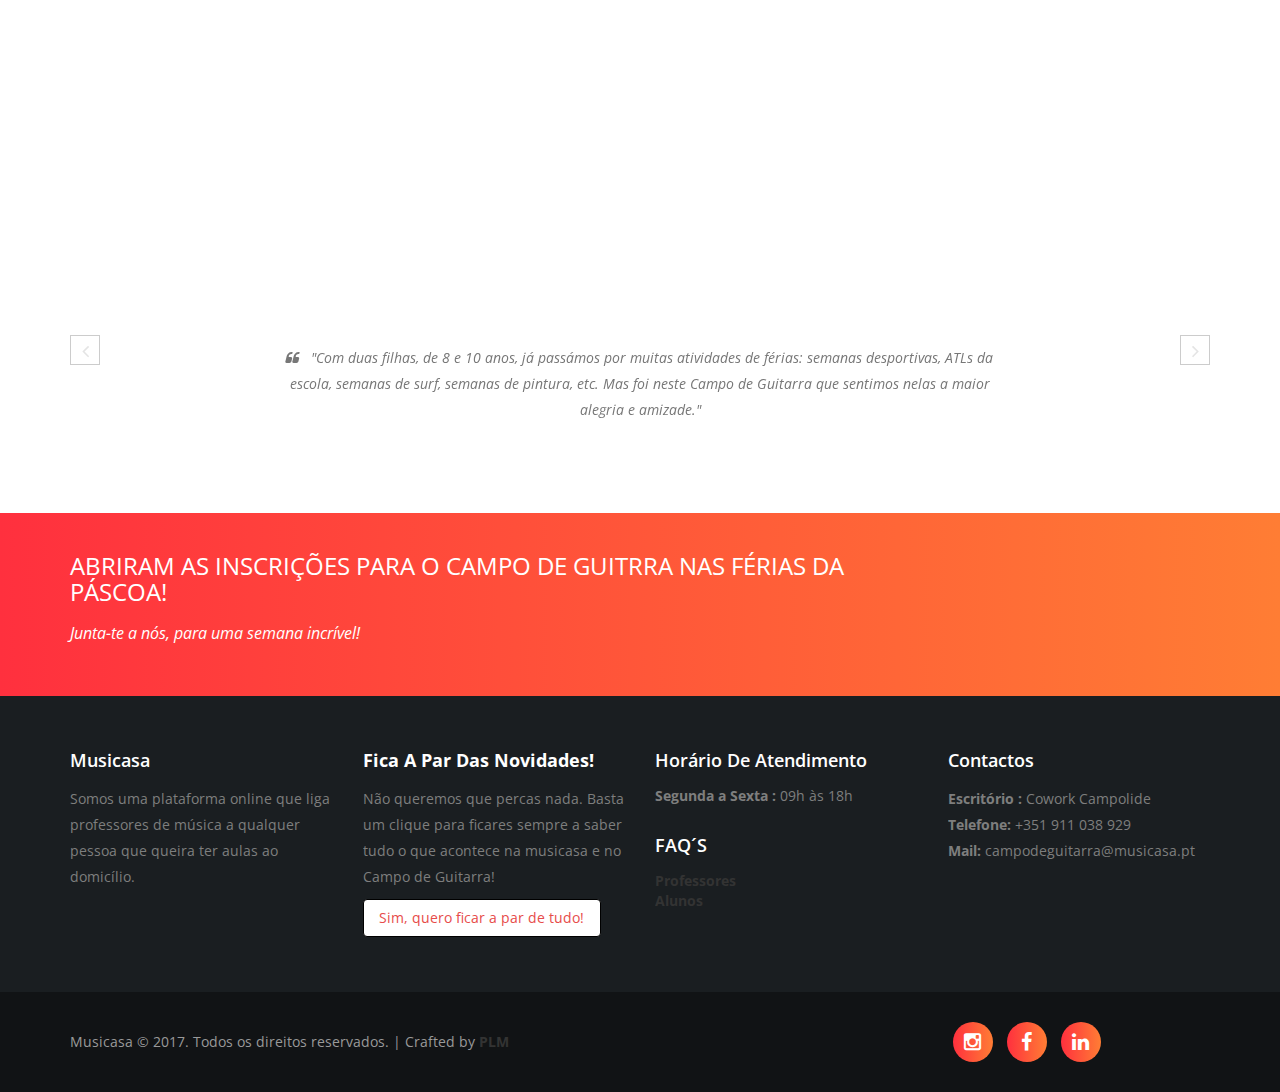
==== commit ba73678d: "A" ====
--- a/index.html
+++ b/index.html
@@ -151,10 +151,11 @@
 
 Inscreve-te aqui!
  </p>
-                
-                
                
-                
+         <center> <img src="images/cartaz.jpg" alt="Campo de Guitarra Verão" style="max-height:828px;"  > </center>        
+               
+                <br> 
+                  <h2 class="text-center">Para te inscreveres basta preencheres este formulário.</h2>
         <div class="typeform-widget" data-url="https://musicasa.typeform.com/to/wzr9rM" style="width: 100%; height: 500px;"></div> <script> (function() { var qs,js,q,s,d=document, gi=d.getElementById, ce=d.createElement, gt=d.getElementsByTagName, id="typef_orm", b="https://embed.typeform.com/"; if(!gi.call(d,id)) { js=ce.call(d,"script"); js.id=id; js.src=b+"embed.js"; q=gt.call(d,"script")[0]; q.parentNode.insertBefore(js,q) } })() </script> <div style="font-family: Sans-Serif;font-size: 12px;color: #999;opacity: 0.5; padding-top: 5px;">  </div>        
         
         </div>
@@ -165,12 +166,10 @@
 </section>
     
    
-    <br>
-    <br>
-  <!-- <center> <img src="images/Cartaz.png" alt="Campo de Guitarra Verão" style="max-height:828px;"  > </center> -->
+   
     
   
-    <br> 
+    
     
     <hr>
     
